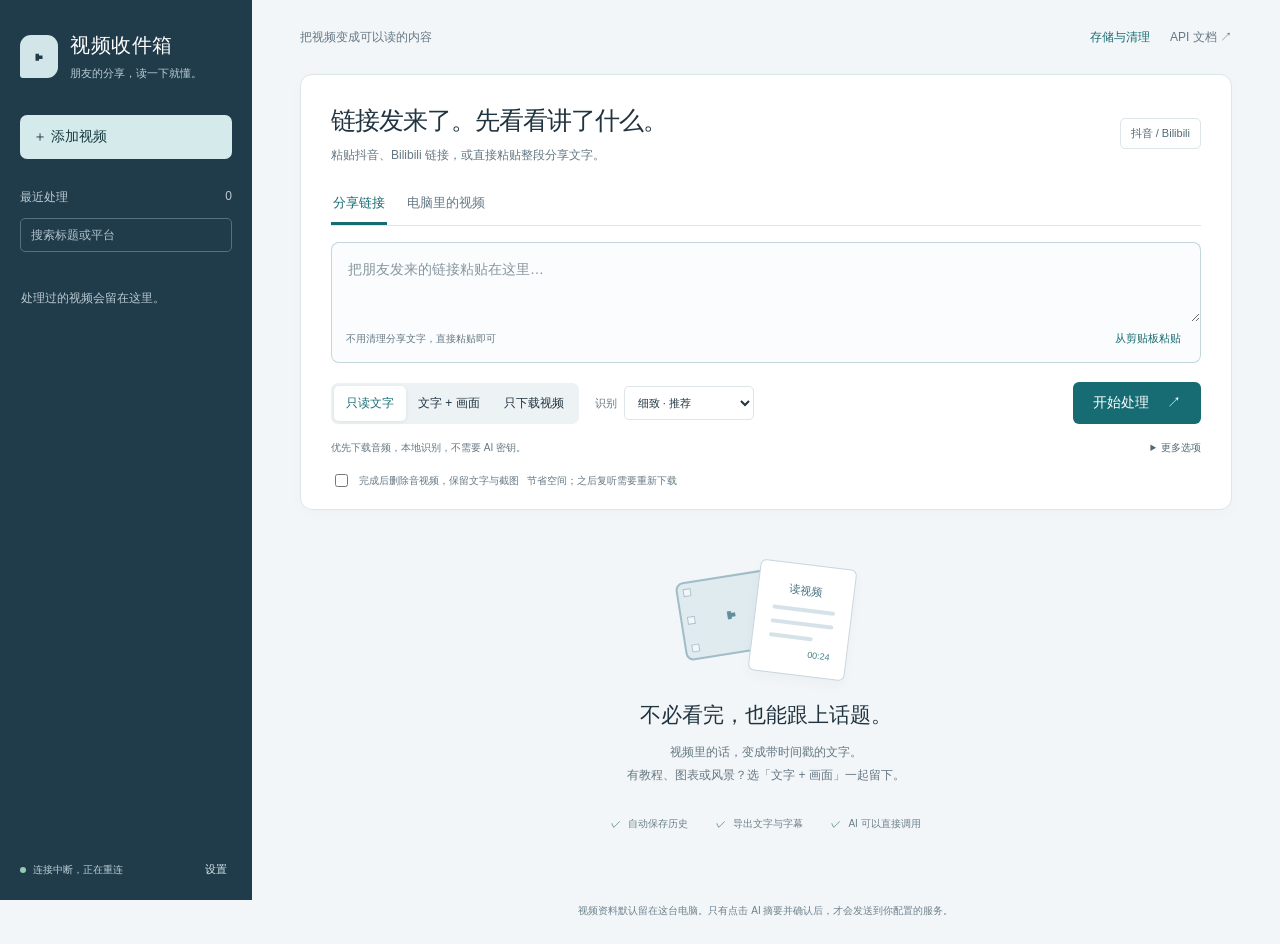
==== static/index.html @ e60cf71a "Rename repo to shared-video-transcriber; mention YouTube and MP4/MP3 download in intro Co-Authored-B" ====
<!doctype html>
<html lang="zh-CN">
<head>
  <meta charset="utf-8">
  <meta name="viewport" content="width=device-width,initial-scale=1">
  <meta name="color-scheme" content="light">
  <title>视频收件箱 · 把视频变成可以读的内容</title>
  <link rel="icon" href="data:,">
  <link rel="stylesheet" href="/static/style.css?v=2.2.1">
  <script src="/static/app.js?v=2.2.1" defer></script>
  <script src="/static/features.js?v=2.2.1" defer></script>
  <script src="/static/local.js?v=2.2.1" defer></script>
  <script src="/static/diagnostics.js?v=2.3.0" defer></script>
</head>
<body>
<aside class="sidebar">
  <a class="brand" href="/"><span class="brand-mark" aria-hidden="true">▸</span><span>视频收件箱<small>朋友的分享，读一下就懂。</small></span></a>
  <button id="new-task" class="new-task">＋ 添加视频</button>
  <div class="history-title"><span>最近处理</span><span id="history-count">0</span></div>
  <label class="sr-only" for="history-search">搜索历史记录</label>
  <input id="history-search" type="search" placeholder="搜索标题或平台">
  <nav id="history" aria-label="历史任务"><p class="history-empty">处理过的视频会留在这里。</p></nav>
  <div class="sidebar-bottom"><span class="local-dot"></span><span id="connection">正在连接本地服务</span><button id="settings-button" aria-label="运行信息与 AI 设置">设置</button></div>
</aside>
<main>
  <header class="topbar"><span>把视频变成可以读的内容</span><div><button id="storage-button" class="text-button">存储与清理</button> <a href="/docs" target="_blank" rel="noopener">API 文档 ↗</a></div></header>
  <section class="composer" aria-labelledby="composer-title">
    <div class="composer-heading"><div><h1 id="composer-title">链接发来了。先看看讲了什么。</h1><p>粘贴抖音、Bilibili 链接，或直接粘贴整段分享文字。</p></div><span class="platforms">抖音 / Bilibili</span></div>
    <form id="job-form">
      <div class="source-switch" role="group" aria-label="视频来源"><button id="source-online" type="button" class="source-active" aria-pressed="true">分享链接</button><button id="source-local" type="button" aria-pressed="false">电脑里的视频</button></div>
      <div id="online-input">
      <label for="url" class="sr-only">视频链接或分享文字</label>
      <textarea id="url" rows="2" required maxlength="8000" placeholder="把朋友发来的链接粘贴在这里…" spellcheck="false"></textarea>
      <div class="input-footer"><span id="link-hint">不用清理分享文字，直接粘贴即可</span><button type="button" id="paste" class="text-button">从剪贴板粘贴</button></div>
      </div>
      <div id="local-input" hidden>
        <label for="local-path">本地视频 / 音频</label><div class="local-file-row"><input id="local-path" maxlength="4096" placeholder="选择文件，或粘贴完整路径，例如 E:\视频\报告.mp4"><button id="pick-local" type="button" class="secondary">选择文件</button></div>
        <p class="local-source-note">直接读取这台电脑的原文件，不上传、不复制整份大视频。清理缓存不会删除你的原文件。</p>
        <details class="local-reference"><summary>添加已有摘要或网络来源（可选）</summary>
          <label for="local-reference-url">对应的抖音 / Bilibili 链接<input id="local-reference-url" maxlength="2000" placeholder="可留空；只作来源记录，不会下载"></label>
          <label for="local-context">会议摘要 / 背景资料<textarea id="local-context" rows="5" maxlength="8000" placeholder="例如 Zoom summary。作为参考保留，不冒充录音逐字稿。"></textarea></label>
          <label class="text-file-label">读取 TXT 摘要<input id="local-notes-file" type="file" accept=".txt,text/plain"></label>
        </details>
      </div>
      <div class="controls">
        <fieldset class="mode-switch"><legend class="sr-only">处理方式</legend>
          <label><input type="radio" name="mode" value="transcript" checked><span>只读文字</span></label>
          <label><input type="radio" name="mode" value="visual"><span>文字 + 画面</span></label>
          <label><input type="radio" name="mode" value="download"><span>只下载视频</span></label>
        </fieldset>
        <label class="profile-label">识别 <select id="profile"><option value="balanced">细致 · 推荐</option><option value="fast">快速 · 较多错字</option><option value="accurate">精细 · 耗时更长</option></select></label>
        <button type="submit" id="submit" class="primary">开始处理 <span aria-hidden="true">↗</span></button>
      </div>
      <div class="composer-bottom"><span id="mode-hint">优先下载音频，本地识别，不需要 AI 密钥。</span><details><summary>更多选项</summary><div class="advanced"><label>语言<select id="language"><option value="">自动识别</option><option value="zh">中文</option><option value="en">英语</option><option value="ja">日语</option><option value="ko">韩语</option></select></label><label>专有名词提示<input id="hotwords" maxlength="500" placeholder="例如：CIEM、热传导、Brando"></label><label class="check"><input id="force" type="checkbox">重新处理已有结果</label></div></details></div>
      <label class="check retention"><input id="cleanup-after" type="checkbox"><span id="retention-label">完成后删除音视频，保留文字与截图</span><span id="retention-hint">节省空间；之后复听需要重新下载</span></label>
      <p id="form-error" class="error" role="alert" hidden></p>
    </form>
  </section>
  <section id="empty" class="empty-state">
    <div class="reading-illustration" aria-hidden="true"><div class="film"><span>▸</span><i></i><i></i><i></i></div><div class="paper"><span>读视频</span><i></i><i></i><i></i><b>00:24</b></div></div>
    <h2>不必看完，也能跟上话题。</h2><p>视频里的话，变成带时间戳的文字。<br>有教程、图表或风景？选「文字 + 画面」一起留下。</p>
    <div class="empty-features"><span>自动保存历史</span><span>导出文字与字幕</span><span>AI 可以直接调用</span></div>
  </section>
  <article id="result" hidden>
    <div class="result-heading"><div><p id="result-meta" class="muted"></p><h2 id="result-title"></h2></div><a id="source-link" target="_blank" rel="noopener noreferrer">打开原视频 ↗</a></div>
    <section id="progress-panel" class="progress-panel" aria-label="任务进度">
      <div class="progress-heading"><strong id="stage">排队中</strong><span id="progress-number"></span></div>
      <progress id="progress" max="1" aria-label="当前阶段进度"></progress>
      <div class="progress-footer"><span id="progress-detail"></span><button id="cancel" class="text-button">取消任务</button><button id="retry" class="text-button" hidden>重新处理</button></div>
    </section>
    <div id="job-error" class="error" role="alert" hidden></div>
    <div id="warnings" class="warnings"></div>
    <details id="reference-note-panel" class="reference-note-panel" hidden><summary>已附参考摘要（不是逐字稿，未经录音核验）</summary><p id="reference-note-text"></p></details>
    <div class="reader-toolbar"><div class="tabs" role="tablist" aria-label="阅读视图">
      <button id="tab-overview" role="tab" aria-controls="overview" aria-selected="true" data-tab="overview">速览</button>
      <button id="tab-transcript" role="tab" aria-controls="transcript" aria-selected="false" data-tab="transcript">文字稿 <span id="segment-count"></span></button>
      <button id="tab-visual" role="tab" aria-controls="visual" aria-selected="false" data-tab="visual">画面 <span id="frame-count"></span></button>
    </div><div class="exports"><button id="copy" class="secondary">复制给 AI</button><button id="copy-options" class="text-button">更多复制</button><a id="export" class="button-link" hidden>导出笔记 ↓</a><a id="download-video" hidden>下载视频 ↓</a></div></div>
    <div class="quality-toolbar"><span id="review-status"></span><div><button id="recognize-again" class="text-button">重新精细识别</button><button id="clean-job" class="text-button">清理此视频</button></div></div>
    <section id="overview" role="tabpanel" aria-labelledby="tab-overview" class="reader">
      <div class="overview-heading"><div><h3 id="overview-title">先读这几处</h3><p id="overview-subtitle">从不同时间位置摘取原话，帮助你判断要不要细看。</p></div><button id="summarize" class="secondary">生成 AI 摘要</button></div>
      <div id="summary-progress" class="muted" role="status" hidden>AI 正在整理内容…</div>
      <div id="summary-error" class="error" hidden></div>
      <div id="summary-text" class="summary-text" hidden></div>
      <div id="snippets"></div>
      <p class="reader-note">自动转录可能听错人名和专业术语；重要信息请结合原视频核对。</p>
    </section>
    <section id="transcript" role="tabpanel" aria-labelledby="tab-transcript" class="reader" hidden>
      <div class="transcript-tools"><label for="transcript-search" class="sr-only">搜索文字稿</label><input id="transcript-search" type="search" placeholder="在文字稿中查找"><label class="check"><input id="review-only" type="checkbox">只看需复核</label><a id="srt-link" hidden>下载 SRT 字幕</a></div>
      <audio id="audio-player" controls preload="none" hidden></audio>
      <div id="segments"></div><p id="transcript-empty" class="reader-note">识别出第一段语音后，会逐段显示在这里。</p>
    </section>
    <section id="visual" role="tabpanel" aria-labelledby="tab-visual" class="reader" hidden>
      <video id="player" controls preload="metadata" hidden></video>
      <p id="visual-note" class="reader-note">此任务只提取声音。选择「文字 + 画面」重新处理，就能查看截图和回看视频。</p>
      <div id="frames" class="frames"></div>
    </section>
  </article>
  <footer class="main-footer">视频资料默认留在这台电脑。只有点击 AI 摘要并确认后，才会发送到你配置的服务。</footer>
</main>
<dialog id="settings-dialog"><div class="dialog-heading"><h2>本地服务与 AI</h2><button class="close-dialog" aria-label="关闭">×</button></div><div id="health-info"></div><p>摘要支持兼容 Chat Completions 的云端或本地模型。配置环境变量后重启服务：</p><pre>VIDEO_AI_BASE_URL=https://你的服务/v1
VIDEO_AI_MODEL=你的模型名称
VIDEO_AI_API_KEY=你的密钥</pre><p>也可复制项目的 .env.example 为 .env，填写后重启。已有环境变量优先；不要分享含密钥的 .env。仅转录无需 AI 配置。</p><button id="open-diagnostics" class="secondary">检查运行环境</button><a href="/docs" target="_blank" rel="noopener">查看 HTTP API 文档 ↗</a></dialog>
<dialog id="ai-dialog"><div class="dialog-heading"><h2>让 AI 帮你读一遍</h2><button class="close-dialog" aria-label="关闭">×</button></div><p id="ai-destination"></p><label class="check"><input id="ai-vision" type="checkbox">同时发送抽样画面（最多 8 张，需要视觉模型）</label><p class="muted">会发送标题、来源链接与文字稿。长文字稿最多发送前 45,000 字符，结果会注明范围。服务可能按用量收费。</p><button id="confirm-ai" class="primary">发送并生成摘要</button></dialog>
<div id="toast" role="status" hidden></div>
<dialog id="copy-dialog" class="wide-dialog"><div class="dialog-heading"><h2>复制到其他 AI</h2><button class="close-dialog" aria-label="关闭">×</button></div>
  <div class="copy-controls"><label>内容<select id="copy-format"><option value="ai">给 AI 的完整资料</option><option value="plain">纯文字稿</option><option value="timestamps">时间戳文字稿</option><option value="summary">仅 AI 摘要</option></select></label><label>每段长度<select id="copy-limit"><option value="8000">约 8,000 字符</option><option value="4000">约 4,000 字符</option><option value="16000">约 16,000 字符</option></select></label></div>
  <p id="copy-info" class="muted"></p><label class="sr-only" for="copy-preview">可直接选中复制的资料</label><textarea id="copy-preview" rows="10" readonly></textarea>
  <div class="copy-actions"><button id="copy-full" class="primary">复制全部</button><button id="copy-prev" class="secondary">上一段</button><button id="copy-part" class="secondary">复制本段</button><button id="copy-next" class="secondary">下一段</button></div>
  <p id="copy-page" class="muted"></p><button id="copy-picture" class="secondary">复制画面拼图</button><a id="picture-download" hidden>下载拼图</a>
  <p class="reader-note">文字和图片要分别粘贴。长内容可逐段复制，最后一段会提示 AI 开始分析；没有悄悄删减正文。浏览器禁止复制时，可以直接选中上面的文字。</p>
</dialog>
<dialog id="edit-dialog" class="wide-dialog"><div class="dialog-heading"><h2>核对这句话</h2><button class="close-dialog" aria-label="关闭">×</button></div><p id="edit-info" class="muted"></p><audio id="edit-audio" controls preload="none"></audio><label for="edit-text">修正文字（保留时间位置）</label><textarea id="edit-text" rows="5" maxlength="4000"></textarea><p class="muted">保留作者自造梗、口语和观点。原始识别稿与每次修订都会保留；修改后旧 AI 摘要会标记为待更新。</p><button id="save-edit" class="primary">保存修正</button><p id="edit-error" class="error" hidden></p></dialog>
<dialog id="recognize-dialog"><div class="dialog-heading"><h2>再听一遍</h2><button class="close-dialog" aria-label="关闭">×</button></div><p class="muted">优先复用已下载的音频。新建一份识别结果，旧稿仍留在历史中，方便对照。</p><div class="advanced"><label>识别档位<select id="redo-profile"><option value="balanced">细致 small</option><option value="accurate">精细 medium（更慢）</option><option value="fast">快速 base</option></select></label><label>语言<select id="redo-language"><option value="">自动</option><option value="zh">中文</option><option value="en">英语</option><option value="ja">日语</option><option value="ko">韩语</option></select></label><label>这段视频中的专业词 / 自造词<input id="redo-terms" maxlength="500" placeholder="例如：光粒级、当量分级、Hopf"></label></div><p id="redo-note" class="muted"></p><button id="confirm-redo" class="primary">开始重新识别</button></dialog>
<dialog id="storage-dialog" class="wide-dialog"><div class="dialog-heading"><h2>把空间腾出来</h2><button class="close-dialog" aria-label="关闭">×</button></div><p id="storage-total"></p>
  <label>清理范围<select id="cleanup-scope"><option value="media">删除音视频，保留文字和截图</option><option value="intermediates">只删中间文件，保留复听和原视频</option><option value="all_media">删除音视频和截图，只留文字资料</option></select></label>
  <label class="check select-all"><input id="storage-select-all" type="checkbox">选择所有可清理任务</label><div id="storage-jobs"></div><button id="preview-cleanup" class="secondary">预览可释放的空间</button>
  <div id="cleanup-preview" hidden><p id="cleanup-description"></p><p class="muted">缓存删除不能在应用内撤销。文字、修订和历史保留，本地导入的原文件不会删除。处理、生成摘要或用于重识别的任务会被跳过；其他窗口占用的媒体可能暂时无法删除。</p><button id="confirm-cleanup" class="danger">确认删除这些文件</button></div><p id="storage-message" role="status"></p>
</dialog>
<dialog id="diagnostics-dialog" class="wide-dialog"><div class="dialog-heading"><h2>哪里需要准备？</h2><button class="close-dialog" aria-label="关闭">×</button></div><p class="muted">离线检查这台电脑，不测试平台或 AI 服务连通性。复制的报告不会包含密钥、文件路径或视频内容。</p><div id="diagnostics-list" aria-live="polite"></div><button id="copy-diagnostics" class="secondary" disabled>复制脱敏检查报告</button><p id="diagnostics-error" class="error" hidden></p></dialog>
</body></html>
---- static/style.css ----
:root{--ink:#203340;--muted:#647783;--accent:#176c73;--accent-light:#e7f3f2;--line:#dce5e8;--paper:#fff;--canvas:#f3f6f8;--side:#203b49;--error:#a4323f;font-family:"Microsoft YaHei UI","PingFang SC","Noto Sans SC",sans-serif;color:var(--ink);background:var(--canvas);font-size:14px;font-synthesis:none}
*{box-sizing:border-box}body{margin:0}button,input,textarea,select{font:inherit}button,a,input,textarea,select{touch-action:manipulation}button,a{transition:background .15s,color .15s}button{cursor:pointer}a{color:var(--accent);text-decoration:none}button:disabled{cursor:wait;opacity:.6}button:focus-visible,a:focus-visible,summary:focus-visible,input:focus-visible,textarea:focus-visible,select:focus-visible{outline:3px solid #5dafb5;outline-offset:3px}[hidden]{display:none!important}.sr-only{position:absolute;width:1px;height:1px;padding:0;margin:-1px;overflow:hidden;clip:rect(0,0,0,0);white-space:nowrap;border:0}
.sidebar{position:fixed;inset:0 auto 0 0;width:252px;padding:32px 20px 18px;background:var(--side);color:#eaf2f5;display:flex;flex-direction:column;z-index:10}
.brand{display:flex;gap:12px;align-items:center;color:#fff;font-size:20px;font-weight:700;letter-spacing:.03em}.brand small{display:block;font-size:11px;font-weight:400;color:#b9cbd4;letter-spacing:0;margin-top:7px}.brand-mark{display:grid;place-items:center;width:38px;height:43px;background:#d2e6e9;color:var(--side);border-radius:11px 11px 11px 3px;font-size:28px;flex:none}
.new-task{margin:34px 0 30px;width:100%;padding:13px;color:#183a42;background:#d5eaeb;border:0;border-radius:7px;font-weight:700;text-align:left}.new-task:hover{background:#edf7f7}.history-title{display:flex;justify-content:space-between;font-size:12px;color:#bdcdd5;margin-bottom:12px}
#history-search{width:100%;border:1px solid #58707b;background:transparent;color:#fff;padding:9px 10px;border-radius:5px;font-size:12px}#history-search::placeholder{color:#b1c3cd}
#history{flex:1;overflow-y:auto;margin:12px -8px 18px;padding:0 5px}.history-empty{color:#b9cbd4;font-size:12px;padding:12px 4px;line-height:1.8}.history-item{display:block;width:100%;text-align:left;color:#e4eef2;background:transparent;border:0;padding:14px 11px;border-radius:6px;margin:2px 0}.history-item:hover{background:#2c4957}.history-item.active{background:#355563;box-shadow:inset 3px 0 #a9d7d8}.history-item strong{font-size:13px;font-weight:500;display:block;overflow:hidden;text-overflow:ellipsis;white-space:nowrap}.history-item small{display:flex;justify-content:space-between;color:#bdd0d9;font-size:10px;margin-top:7px}.sidebar-bottom{display:flex;align-items:center;gap:7px;font-size:10px;color:#bcd0d8}.sidebar-bottom button{margin-left:auto;color:#dce8ed;border:0;background:none;font-size:11px;padding:5px}.local-dot{width:6px;height:6px;border-radius:50%;background:#93cbb5}
main{margin-left:252px;padding:0 48px 20px;max-width:1720px}.topbar{height:74px;display:flex;align-items:center;justify-content:space-between;color:var(--muted);font-size:12px}.topbar a{color:var(--muted)}
.composer{background:var(--paper);padding:28px 30px 19px;border:1px solid var(--line);border-radius:12px;box-shadow:0 4px 16px #203b4905}.composer-heading{display:flex;align-items:center;justify-content:space-between;gap:15px;margin-bottom:22px}h1{font-size:25px;line-height:1.4;letter-spacing:-.04em;margin:0;font-weight:650}.composer-heading p{color:var(--muted);font-size:12px;margin:9px 0 0}.platforms{color:#526a76;font-size:11px;white-space:nowrap;border:1px solid var(--line);padding:7px 10px;border-radius:5px}
#url{width:100%;resize:vertical;min-height:80px;max-height:260px;padding:15px 16px 8px;border:1px solid #c5d5dc;border-bottom:0;border-radius:8px 8px 0 0;background:#fbfcfd;color:var(--ink);line-height:1.7;display:block}#url::placeholder{color:#8696a0}.input-footer{display:flex;justify-content:space-between;align-items:center;border:1px solid #c5d5dc;border-top:0;border-radius:0 0 8px 8px;padding:4px 14px 11px;background:#fbfcfd;font-size:10px;color:var(--muted)}.input-footer button{font-size:11px}
.controls{display:flex;align-items:center;gap:16px;margin-top:19px;flex-wrap:wrap}.mode-switch{border:0;padding:3px;margin:0;background:#edf2f4;display:flex;border-radius:7px}.mode-switch label{position:relative;cursor:pointer}.mode-switch input{position:absolute;opacity:0;width:100%;height:100%;margin:0;cursor:pointer}.mode-switch span{display:block;padding:9px 12px;font-size:12px;border-radius:5px;white-space:nowrap}.mode-switch input:checked+span{color:var(--accent);background:#fff;box-shadow:0 1px 4px #233b4915;font-weight:700}.mode-switch input:focus-visible+span{outline:3px solid #5dafb5;outline-offset:1px}.profile-label{font-size:11px;color:var(--muted);display:flex;align-items:center;gap:7px}select{padding:9px 23px 9px 9px;background:white;border:1px solid var(--line);border-radius:5px;color:var(--ink);font-size:11px}
.primary{background:var(--accent);color:white;padding:12px 20px;border:0;border-radius:6px;font-weight:600;min-height:42px}.primary:hover{background:#12545a}.primary span{margin-left:14px}#submit{margin-left:auto}.secondary{background:white;color:var(--accent);border:1px solid #b6cdcf;border-radius:5px;padding:9px 13px;font-size:12px;white-space:nowrap}.secondary:hover{background:var(--accent-light)}.text-button{color:var(--accent);border:0;background:transparent;padding:5px;font-size:12px}.text-button:hover{background:var(--accent-light);border-radius:4px}
.composer-bottom{display:flex;align-items:start;justify-content:space-between;margin-top:15px;font-size:10px;color:var(--muted);gap:20px;line-height:1.8}.composer-bottom details{text-align:right;flex:none}.composer-bottom summary{cursor:pointer;color:#4e6876}.advanced{display:grid;gap:12px;text-align:left;padding:16px 0;width:260px}.advanced label{display:grid;gap:4px}.advanced input:not([type=checkbox]){padding:8px;border:1px solid var(--line);border-radius:4px;width:100%}.check{display:flex!important;align-items:center;gap:8px!important}.check input{accent-color:var(--accent)}
.empty-state{text-align:center;padding:53px 0 44px}.empty-state h2{font-size:21px;font-weight:500;margin:22px 0 12px}.empty-state p{font-size:12px;line-height:1.9;color:var(--muted);margin:0}.empty-features{display:flex;justify-content:center;gap:28px;color:#6b808c;font-size:10px;margin-top:30px}.empty-features span:before{content:'✓';color:var(--accent);margin-right:7px}
.reading-illustration{width:190px;height:116px;position:relative;margin:auto}.film{position:absolute;left:9px;top:12px;width:103px;height:79px;border:2px solid #a0bdc7;border-radius:8px;background:#e0ebf0;transform:rotate(-9deg);display:grid;place-items:center}.film span{font-size:32px;color:#658e9c}.film i{width:8px;height:8px;background:var(--canvas);border:1px solid #aac3cd;position:absolute;top:5px;left:5px}.film i:nth-of-type(2){top:33px}.film i:nth-of-type(3){top:61px}.paper{position:absolute;right:10px;top:1px;width:97px;height:112px;padding:16px;background:white;border:1px solid #c7d7de;border-radius:6px;transform:rotate(7deg);box-shadow:0 6px 12px #203b4908}.paper span{font-size:11px;color:#447181;font-weight:600}.paper i{display:block;height:4px;background:#d5e3e9;margin-top:10px;border-radius:2px}.paper i:nth-of-type(3){width:70%}.paper b{font-size:9px;color:#478088;display:block;text-align:right;margin-top:9px;font-weight:400}
.result-heading{display:flex;align-items:center;justify-content:space-between;gap:20px;margin:29px 0 19px}.result-heading h2{font-size:22px;line-height:1.5;font-weight:600;margin:5px 0;overflow-wrap:anywhere}.result-heading a{font-size:11px;white-space:nowrap}.muted{color:var(--muted);font-size:12px;line-height:1.8}.result-heading .muted{font-size:11px;margin:0}
.progress-panel{background:#e8f1f2;border:1px solid #cbdfe0;border-radius:8px;padding:15px 18px;margin-bottom:20px}.progress-heading,.progress-footer{display:flex;justify-content:space-between;align-items:center;gap:12px}.progress-heading{font-size:12px}.progress-heading strong{font-weight:600}.progress-footer{font-size:11px;color:#4c6a75;margin-top:7px}.progress-footer button{padding:0 4px}progress{display:block;width:100%;height:6px;border:0;border-radius:3px;margin-top:12px;overflow:hidden;background:#cddfe1;accent-color:var(--accent)}progress::-webkit-progress-bar{background:#cddfe1}progress::-webkit-progress-value{background:var(--accent)}progress:indeterminate{background:repeating-linear-gradient(100deg,#cddfe1,#cddfe1 12px,#75adb1 12px,#75adb1 24px);animation:pulse 1.8s ease-in-out infinite}@keyframes pulse{50%{opacity:.45}}
.reader-toolbar{display:flex;align-items:center;justify-content:space-between;border-bottom:1px solid #cddbe0;gap:15px}.tabs{display:flex;gap:24px}.tabs button{border:0;border-bottom:3px solid transparent;background:none;padding:14px 0 12px;color:var(--muted);font-weight:500;font-size:13px;white-space:nowrap}.tabs button[aria-selected=true]{border-bottom-color:var(--accent);color:var(--accent);font-weight:700}.tabs span{font-size:10px;margin-left:3px}.exports{display:flex;align-items:center;gap:13px;font-size:11px;flex-wrap:wrap}.button-link{border:1px solid #c7d7dd;border-radius:4px;padding:7px 10px}.reader{background:white;min-height:240px;padding:27px 30px 24px;border:1px solid var(--line);border-top:0;border-radius:0 0 9px 9px}.overview-heading{display:flex;align-items:center;justify-content:space-between;gap:20px}.overview-heading h3{font-size:16px;font-weight:600;margin:0}.overview-heading p{font-size:11px;color:var(--muted);margin:8px 0 0;line-height:1.7}.snippet{display:grid;grid-template-columns:66px 1fr;gap:18px;padding:18px 0;border-bottom:1px solid #edf1f3}.snippet:last-child{border:0}.timestamp{align-self:start;display:inline-block;color:var(--accent);background:#eaf3f4;padding:5px 6px;border:0;border-radius:4px;font-size:11px;white-space:nowrap;line-height:1.3;font-variant-numeric:tabular-nums}.snippet p{font-size:14px;line-height:1.85;margin:0;max-width:75ch;overflow-wrap:anywhere}.reader-note{font-size:11px;line-height:1.9;color:var(--muted);margin:23px 0 0}.summary-text{white-space:pre-wrap;line-height:1.95;font-size:14px;max-width:78ch;padding-top:20px;overflow-wrap:anywhere}.transcript-tools{display:flex;align-items:center;justify-content:space-between;gap:20px;margin-bottom:18px}.transcript-tools input{border:1px solid var(--line);border-radius:5px;padding:9px 12px;width:min(300px,70%);font-size:12px}.transcript-tools a{font-size:11px}
.segment{display:grid;grid-template-columns:72px 1fr;gap:17px;padding:9px 0}.segment p{margin:0;line-height:1.95;font-size:14px;max-width:80ch;overflow-wrap:anywhere}.segment.highlight{background:#fff3d7;border-radius:5px}mark{background:#fff0b5;color:inherit}#player{display:block;width:100%;max-height:430px;background:#192f3a;border-radius:6px;margin-bottom:20px}.frames{display:grid;grid-template-columns:repeat(3,minmax(0,1fr));gap:16px;margin-top:18px}.frame{border:1px solid var(--line);background:#fbfcfd;border-radius:6px;overflow:hidden;padding:0;text-align:left;color:var(--ink)}.frame img{width:100%;height:150px;object-fit:contain;background:#edf1f3;display:block}.frame span{display:block;padding:9px;font-size:11px}.warnings{font-size:11px;color:#716346;line-height:1.8}.warnings p{margin:8px 0}.error{background:#fdf0f0;color:var(--error);padding:13px 15px;font-size:12px;line-height:1.8;border-radius:6px;overflow-wrap:anywhere;margin:14px 0}.main-footer{font-size:10px;text-align:center;color:#6e828e;line-height:1.8;margin:27px 0 4px}
dialog{width:min(520px,calc(100vw - 32px));border:1px solid var(--line);border-radius:12px;padding:25px 28px;color:var(--ink);box-shadow:0 20px 90px #142f4940}dialog::backdrop{background:#172f4860}.dialog-heading{display:flex;justify-content:space-between;align-items:center;gap:20px}.dialog-heading h2{font-size:19px;margin:0}.close-dialog{font-size:25px;border:0;background:none;color:var(--muted);padding:3px 8px}dialog p{font-size:12px;line-height:1.9}dialog pre{padding:14px;background:#eef3f5;overflow:auto;font-size:11px;line-height:1.9;border-radius:5px}dialog .primary{margin-top:12px}#toast{position:fixed;bottom:26px;left:calc(50% + 126px);transform:translateX(-50%);padding:12px 22px;background:var(--side);color:white;border-radius:7px;z-index:100;font-size:12px;max-width:90vw}
@media(min-width:1500px){main{padding-left:65px;padding-right:65px}.composer{padding:32px 35px 22px}.reader{padding:30px 36px}.empty-state{padding:75px 0}}
@media(max-width:1200px){.sidebar{width:222px;padding:26px 16px}main{margin-left:222px;padding:0 27px 18px}.brand{font-size:18px}.platforms{display:none}h1{font-size:23px}.composer{padding:23px}.controls{gap:12px}.mode-switch span{padding:9px 9px}.profile-label{gap:4px}.primary{padding:12px 15px}.frames{grid-template-columns:repeat(2,minmax(0,1fr))}}
@media(max-width:980px){.profile-label{order:3}.controls #submit{margin-left:auto}.composer-bottom{display:block}.composer-bottom details{text-align:left;margin-top:7px}.reader-toolbar{align-items:start;flex-direction:column;gap:0}.exports{padding:5px 0 12px}.sidebar{width:205px}main{margin-left:205px;padding:0 20px 18px}.composer-heading p{line-height:1.8}h1{font-size:21px}.reader{padding:23px}.overview-heading{align-items:start}#toast{left:calc(50% + 102px)}}
@media(max-width:700px){.sidebar{position:relative;width:100%;height:auto;padding:17px 20px;display:block}.brand{font-size:18px}.brand small{font-size:10px;margin-top:3px}.brand-mark{width:31px;height:35px;font-size:24px}.new-task{position:absolute;right:18px;top:19px;width:auto;margin:0;padding:10px;font-size:11px}.history-title{margin:21px 0 6px}#history-search{margin:6px 0}#history{max-height:150px;margin:5px -7px 0;display:flex;gap:6px;overflow:auto}.history-item{min-width:175px;max-width:210px;flex-shrink:0}.history-empty{margin:0;padding:6px}.sidebar-bottom{display:none}main{margin:0;padding:0 16px 16px}.topbar{height:51px;font-size:10px}.composer{padding:20px 17px 15px;border-radius:9px}h1{font-size:21px}.composer-heading{margin-bottom:17px}.composer-heading p{font-size:11px}.input-footer{align-items:start;font-size:9px;gap:8px}.input-footer button{font-size:10px;white-space:nowrap}.controls{gap:13px}.mode-switch{width:100%;justify-content:space-between}.mode-switch label{flex:1;text-align:center}.mode-switch span{font-size:11px;padding:10px 7px}.profile-label{order:0}.controls #submit{font-size:12px}.composer-bottom{font-size:10px;line-height:1.9}.empty-state{padding:38px 8px 24px}.empty-state h2{font-size:19px}.empty-features{gap:14px;font-size:9px}.result-heading{align-items:start;gap:12px}.result-heading h2{font-size:18px}.result-heading a{font-size:10px}.result-heading .muted{font-size:10px}.reader{padding:20px 17px}.overview-heading{flex-direction:column;gap:13px}.snippet{grid-template-columns:61px 1fr;gap:10px}.snippet p,.segment p{font-size:13px}.segment{grid-template-columns:62px 1fr;gap:10px}.frames{gap:10px}.frame img{height:115px}.progress-footer{font-size:10px;line-height:1.8}.main-footer{font-size:9px}#toast{left:50%;width:max-content}}
.api-doc{margin:0 auto;max-width:1000px;padding-bottom:40px}.api-doc p{line-height:1.9;font-size:13px}.api-doc h2{font-size:19px;margin-top:30px}.api-doc pre{white-space:pre-wrap;overflow-wrap:anywhere;background:#eef3f5;padding:20px;border-radius:6px;font-size:12px;line-height:1.8}.api-doc code{overflow-wrap:anywhere}
.retention{font-size:11px;color:var(--muted);margin-top:14px;flex-wrap:wrap}.retention span{font-size:10px}.quality-toolbar{display:flex;align-items:center;justify-content:space-between;gap:12px;padding:12px 0;font-size:11px;color:var(--muted)}.quality-toolbar>div{display:flex;gap:12px}.segment{grid-template-columns:72px 1fr auto}.edit-segment{align-self:start;white-space:nowrap;font-size:10px;margin-top:3px}.needs-review{border-left:3px solid #d4a45a;padding-left:9px;margin-left:-12px}.review-badge,.edited-badge{display:inline-block;font-size:10px;line-height:1.5;margin-left:8px;padding:2px 5px;border-radius:3px;background:#fff2d9;color:#775619}.edited-badge{background:#e4f4ed;color:#34755b}audio{width:100%;height:40px;margin:9px 0 20px}.wide-dialog{width:min(740px,calc(100vw - 24px));max-height:90vh}.wide-dialog textarea{display:block;width:100%;padding:13px;border:1px solid #bfd0d7;border-radius:6px;line-height:1.8;color:var(--ink);background:#fbfcfd;resize:vertical;font-size:13px}.copy-controls,.copy-actions{display:flex;align-items:center;flex-wrap:wrap;gap:12px;margin:16px 0}.copy-controls label{display:flex;align-items:center;gap:8px;font-size:12px}.copy-actions .primary{margin-top:0}.clipboard-fallback{position:fixed;left:-10000px;top:0}.danger{border:1px solid #a4323f;color:white;background:#a4323f;padding:11px 16px;border-radius:5px}.storage-row{display:flex;gap:13px;align-items:start;padding:13px 5px;border-bottom:1px solid var(--line)}.storage-row input{margin-top:5px;accent-color:var(--accent)}.storage-row strong{display:block;font-size:12px;font-weight:500;line-height:1.7;overflow-wrap:anywhere}.storage-row small{display:block;font-size:11px;color:var(--muted);margin-top:3px}.select-all{font-size:12px;margin:16px 0 7px}#storage-jobs{max-height:300px;overflow:auto;margin-bottom:15px}#storage-message{font-size:12px;line-height:1.8;color:var(--accent)}#cleanup-preview{margin-top:16px;padding:15px;background:#fff2eb;border-radius:6px}#picture-download{margin-left:15px;font-size:12px}#edit-dialog>label{font-size:12px;display:block;margin-bottom:7px}.transcript-tools{flex-wrap:wrap}.transcript-tools .check{font-size:11px}.topbar>div{display:flex;gap:15px;align-items:center}
@media(max-width:700px){.quality-toolbar{align-items:start;flex-direction:column;gap:5px}.quality-toolbar>div{width:100%;justify-content:space-between}.segment{grid-template-columns:62px 1fr}.edit-segment{grid-column:2;justify-self:start;padding:3px 0;margin:0 0 5px}.retention{align-items:start!important;line-height:1.8}.retention span{padding-left:21px}.wide-dialog{padding:20px 17px}.copy-controls{align-items:start;flex-direction:column}.copy-actions{gap:9px}.copy-actions button{font-size:11px;padding:10px 12px}.transcript-tools input[type=search]{width:100%;max-width:none}.topbar>div{gap:8px}.topbar>span{max-width:42%;line-height:1.7}}
@media(prefers-reduced-motion:reduce){*{animation:none!important;transition:none!important;scroll-behavior:auto!important}}
.mode-switch input{inset:0;width:100%;height:100%}
.diagnostic-row{padding:13px 0;border-bottom:1px solid var(--line)}.diagnostic-row strong{font-size:13px}.diagnostic-row p{margin:6px 0;font-size:12px}#diagnostics-list{margin:16px 0;max-height:55vh;overflow:auto}
.transcript-tools .check{white-space:nowrap}.transcript-tools .check input{width:16px;flex:none;padding:0}
.reference-note-panel{margin:16px 0;padding:14px 16px;background:#edf2f5;border:1px solid var(--line);border-radius:6px;font-size:12px}.reference-note-panel summary{cursor:pointer;color:var(--accent)}.reference-note-panel p{white-space:pre-wrap;line-height:1.85;max-height:360px;overflow:auto}
.source-switch{display:flex;gap:18px;margin-bottom:16px;border-bottom:1px solid var(--line)}.source-switch button{padding:8px 2px 10px;border:0;border-bottom:3px solid transparent;background:none;color:var(--muted);font-size:13px}.source-switch .source-active{border-bottom-color:var(--accent);color:var(--accent);font-weight:600}
#local-input>label{display:block;font-size:12px;margin-bottom:8px}.local-file-row{display:flex;gap:10px;align-items:center}.local-file-row input{flex:1;min-width:0;padding:13px;border:1px solid #c5d5dc;border-radius:6px;color:var(--ink);background:#fbfcfd;font-size:13px}.local-source-note{font-size:11px;line-height:1.8;color:var(--muted)}.local-reference{font-size:12px;color:var(--muted);margin-top:14px}.local-reference summary{cursor:pointer;color:var(--accent)}.local-reference label{display:grid;gap:7px;margin-top:14px}.local-reference input:not([type=file]),.local-reference textarea{width:100%;padding:10px;border:1px solid var(--line);border-radius:5px;font-size:12px;line-height:1.7;color:var(--ink)}.local-reference input[type=file]{max-width:100%;font-size:11px}
@media(max-width:700px){.local-file-row{align-items:stretch;flex-direction:column}.local-file-row button{align-self:start}.source-switch{gap:22px}.local-reference textarea{min-height:120px}}
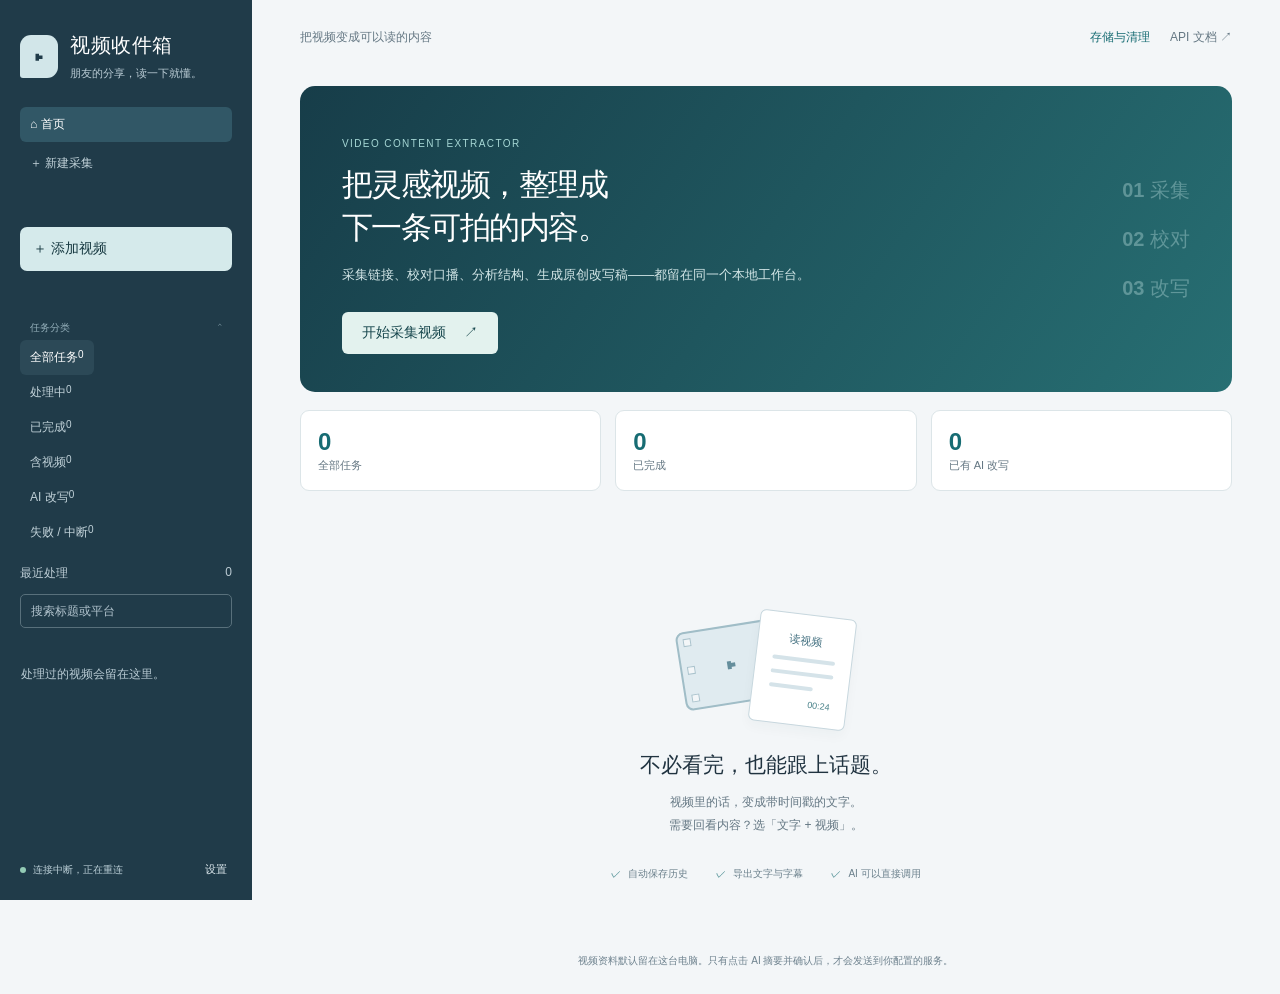
==== commit f83295c9: "feat: 支持本地文件与画面抽样，增强 AI 改写与识别流程" ====
--- a/static/index.html
+++ b/static/index.html
@@ -6,16 +6,18 @@
   <meta name="color-scheme" content="light">
   <title>视频收件箱 · 把视频变成可以读的内容</title>
   <link rel="icon" href="data:,">
-  <link rel="stylesheet" href="/static/style.css?v=2.2.1">
-  <script src="/static/app.js?v=2.2.1" defer></script>
-  <script src="/static/features.js?v=2.2.1" defer></script>
-  <script src="/static/local.js?v=2.2.1" defer></script>
+  <link rel="stylesheet" href="/static/style.css?v=2.2.8">
+  <script src="/static/app.js?v=2.2.8" defer></script>
+  <script src="/static/features.js?v=2.2.8" defer></script>
+  <script src="/static/local.js?v=2.2.8" defer></script>
   <script src="/static/diagnostics.js?v=2.3.0" defer></script>
 </head>
 <body>
 <aside class="sidebar">
   <a class="brand" href="/"><span class="brand-mark" aria-hidden="true">▸</span><span>视频收件箱<small>朋友的分享，读一下就懂。</small></span></a>
+  <nav class="primary-nav" aria-label="主导航"><button class="nav-item active" data-page="home">⌂ 首页</button><button class="nav-item" data-page="workspace">＋ 新建采集</button></nav>
   <button id="new-task" class="new-task">＋ 添加视频</button>
+  <div class="category-nav" aria-label="任务分类"><button id="category-toggle" class="category-toggle" type="button" aria-expanded="true">任务分类 <span aria-hidden="true">⌃</span></button><div id="category-items"><button class="category active" data-filter="all">全部任务 <b id="count-all">0</b></button><button class="category" data-filter="running">处理中 <b id="count-running">0</b></button><button class="category" data-filter="done">已完成 <b id="count-done">0</b></button><button class="category" data-filter="visual">含视频 <b id="count-visual">0</b></button><button class="category" data-filter="rewrite">AI 改写 <b id="count-rewrite">0</b></button><button class="category" data-filter="failed">失败 / 中断 <b id="count-failed">0</b></button></div></div>
   <div class="history-title"><span>最近处理</span><span id="history-count">0</span></div>
   <label class="sr-only" for="history-search">搜索历史记录</label>
   <input id="history-search" type="search" placeholder="搜索标题或平台">
@@ -24,6 +26,7 @@
 </aside>
 <main>
   <header class="topbar"><span>把视频变成可以读的内容</span><div><button id="storage-button" class="text-button">存储与清理</button> <a href="/docs" target="_blank" rel="noopener">API 文档 ↗</a></div></header>
+  <section id="home" class="home-page"><div class="home-hero"><div><p class="eyebrow">VIDEO CONTENT EXTRACTOR</p><h1>把灵感视频，整理成<br>下一条可拍的内容。</h1><p>采集链接、校对口播、分析结构、生成原创改写稿——都留在同一个本地工作台。</p><button id="home-create" class="primary">开始采集视频 <span>↗</span></button></div><div class="hero-steps"><span>01 采集</span><span>02 校对</span><span>03 改写</span></div></div><div class="home-stats"><div><b id="stat-total">0</b><span>全部任务</span></div><div><b id="stat-done">0</b><span>已完成</span></div><div><b id="stat-rewrite">0</b><span>已有 AI 改写</span></div></div></section>
   <section class="composer" aria-labelledby="composer-title">
     <div class="composer-heading"><div><h1 id="composer-title">链接发来了。先看看讲了什么。</h1><p>粘贴抖音、Bilibili 链接，或直接粘贴整段分享文字。</p></div><span class="platforms">抖音 / Bilibili</span></div>
     <form id="job-form">
@@ -45,7 +48,7 @@
       <div class="controls">
         <fieldset class="mode-switch"><legend class="sr-only">处理方式</legend>
           <label><input type="radio" name="mode" value="transcript" checked><span>只读文字</span></label>
-          <label><input type="radio" name="mode" value="visual"><span>文字 + 画面</span></label>
+          <label><input type="radio" name="mode" value="visual"><span>文字 + 视频</span></label>
           <label><input type="radio" name="mode" value="download"><span>只下载视频</span></label>
         </fieldset>
         <label class="profile-label">识别 <select id="profile"><option value="balanced">细致 · 推荐</option><option value="fast">快速 · 较多错字</option><option value="accurate">精细 · 耗时更长</option></select></label>
@@ -58,8 +61,8 @@
   </section>
   <section id="empty" class="empty-state">
     <div class="reading-illustration" aria-hidden="true"><div class="film"><span>▸</span><i></i><i></i><i></i></div><div class="paper"><span>读视频</span><i></i><i></i><i></i><b>00:24</b></div></div>
-    <h2>不必看完，也能跟上话题。</h2><p>视频里的话，变成带时间戳的文字。<br>有教程、图表或风景？选「文字 + 画面」一起留下。</p>
-    <div class="empty-features"><span>自动保存历史</span><span>导出文字与字幕</span><span>AI 可以直接调用</span></div>
+  <h2>不必看完，也能跟上话题。</h2><p>视频里的话，变成带时间戳的文字。<br>需要回看内容？选「文字 + 视频」。</p>
+  <div class="empty-features"><span>自动保存历史</span><span>导出文字与字幕</span><span>AI 可以直接调用</span></div>
   </section>
   <article id="result" hidden>
     <div class="result-heading"><div><p id="result-meta" class="muted"></p><h2 id="result-title"></h2></div><a id="source-link" target="_blank" rel="noopener noreferrer">打开原视频 ↗</a></div>
@@ -74,27 +77,29 @@
     <div class="reader-toolbar"><div class="tabs" role="tablist" aria-label="阅读视图">
       <button id="tab-overview" role="tab" aria-controls="overview" aria-selected="true" data-tab="overview">速览</button>
       <button id="tab-transcript" role="tab" aria-controls="transcript" aria-selected="false" data-tab="transcript">文字稿 <span id="segment-count"></span></button>
-      <button id="tab-visual" role="tab" aria-controls="visual" aria-selected="false" data-tab="visual">画面 <span id="frame-count"></span></button>
-    </div><div class="exports"><button id="copy" class="secondary">复制给 AI</button><button id="copy-options" class="text-button">更多复制</button><a id="export" class="button-link" hidden>导出笔记 ↓</a><a id="download-video" hidden>下载视频 ↓</a></div></div>
-    <div class="quality-toolbar"><span id="review-status"></span><div><button id="recognize-again" class="text-button">重新精细识别</button><button id="clean-job" class="text-button">清理此视频</button></div></div>
+      <button id="tab-visual" role="tab" aria-controls="visual" aria-selected="false" data-tab="visual">视频 <span id="frame-count"></span></button>
+      <button id="tab-rewrite" role="tab" aria-controls="rewrite" aria-selected="false" data-tab="rewrite">AI 改写</button>
+    </div><div class="exports"><button id="copy" class="secondary">复制给 AI</button><button id="copy-options" class="text-button">更多复制</button><a id="export" class="button-link" hidden>导出笔记 ↓</a><button id="save-video" class="secondary" hidden>保存视频</button></div></div>
+    <div class="quality-toolbar"><span id="review-status"></span><div><button id="recognize-again" class="text-button">重新精细识别</button><button id="clean-job" class="text-button">清理此视频</button><button id="delete-job" class="text-button danger-text">删除此条记录</button></div></div>
     <section id="overview" role="tabpanel" aria-labelledby="tab-overview" class="reader">
-      <div class="overview-heading"><div><h3 id="overview-title">先读这几处</h3><p id="overview-subtitle">从不同时间位置摘取原话，帮助你判断要不要细看。</p></div><button id="summarize" class="secondary">生成 AI 摘要</button></div>
-      <div id="summary-progress" class="muted" role="status" hidden>AI 正在整理内容…</div>
+      <div class="overview-heading"><div><h3 id="overview-title">先读这几处</h3><p id="overview-subtitle">从不同时间位置摘取原话，帮助你判断要不要细看。</p></div><button id="summarize" class="secondary">生成爆款结构分析</button></div>
+      <div id="summary-progress" class="muted" role="status" hidden>AI 正在分析文案结构…</div>
       <div id="summary-error" class="error" hidden></div>
       <div id="summary-text" class="summary-text" hidden></div>
       <div id="snippets"></div>
       <p class="reader-note">自动转录可能听错人名和专业术语；重要信息请结合原视频核对。</p>
     </section>
     <section id="transcript" role="tabpanel" aria-labelledby="tab-transcript" class="reader" hidden>
-      <div class="transcript-tools"><label for="transcript-search" class="sr-only">搜索文字稿</label><input id="transcript-search" type="search" placeholder="在文字稿中查找"><label class="check"><input id="review-only" type="checkbox">只看需复核</label><a id="srt-link" hidden>下载 SRT 字幕</a></div>
+      <div class="transcript-tools"><label for="transcript-search" class="sr-only">搜索文字稿</label><input id="transcript-search" type="search" placeholder="在文字稿中查找"><label class="check"><input id="review-only" type="checkbox">只看需复核</label><button id="edit-spoken-script" class="secondary">编辑纯文本口播稿</button><button id="copy-spoken-script" class="secondary">复制纯文本</button><a id="spoken-script-link" hidden>下载纯文本</a><a id="srt-link" hidden>下载 SRT 字幕</a></div>
       <audio id="audio-player" controls preload="none" hidden></audio>
       <div id="segments"></div><p id="transcript-empty" class="reader-note">识别出第一段语音后，会逐段显示在这里。</p>
     </section>
     <section id="visual" role="tabpanel" aria-labelledby="tab-visual" class="reader" hidden>
       <video id="player" controls preload="metadata" hidden></video>
-      <p id="visual-note" class="reader-note">此任务只提取声音。选择「文字 + 画面」重新处理，就能查看截图和回看视频。</p>
+      <p id="visual-note" class="reader-note">此任务只提取声音。选择「文字 + 视频」重新处理，就能查看视频和回看内容。</p>
       <div id="frames" class="frames"></div>
     </section>
+<section id="rewrite" role="tabpanel" aria-labelledby="tab-rewrite" class="reader" hidden><div class="rewrite-grid"><label>产品或行业<input id="rewrite-product" maxlength="1000" placeholder="例如：厨房收纳用品"></label><label>目标客户<input id="rewrite-audience" maxlength="1000" placeholder="例如：小户型家庭"></label><label>核心观点<input id="rewrite-point" maxlength="2000" placeholder="例如：用分装减少浪费"></label><label>希望时长<input id="rewrite-duration" maxlength="100" placeholder="例如：60 秒"></label></div><label class="rewrite-requirements">额外改写要求<textarea id="rewrite-requirements" rows="4" maxlength="4000" placeholder="语气、禁用词、必须提及的信息等（可留空）"></textarea></label><div class="copy-actions"><button id="generate-rewrite" class="primary">生成原创口播稿</button><button id="save-rewrite" class="secondary">保存改写稿</button><button id="copy-rewrite" class="secondary">复制改写稿</button><a id="rewrite-download" hidden>下载改写稿</a></div><p id="rewrite-status" class="muted"></p><textarea id="rewrite-script" rows="14" maxlength="50000" placeholder="生成后的原创口播稿会显示在这里，可继续人工修改"></textarea></section>
   </article>
   <footer class="main-footer">视频资料默认留在这台电脑。只有点击 AI 摘要并确认后，才会发送到你配置的服务。</footer>
 </main>
@@ -110,7 +115,8 @@
   <p id="copy-page" class="muted"></p><button id="copy-picture" class="secondary">复制画面拼图</button><a id="picture-download" hidden>下载拼图</a>
   <p class="reader-note">文字和图片要分别粘贴。长内容可逐段复制，最后一段会提示 AI 开始分析；没有悄悄删减正文。浏览器禁止复制时，可以直接选中上面的文字。</p>
 </dialog>
-<dialog id="edit-dialog" class="wide-dialog"><div class="dialog-heading"><h2>核对这句话</h2><button class="close-dialog" aria-label="关闭">×</button></div><p id="edit-info" class="muted"></p><audio id="edit-audio" controls preload="none"></audio><label for="edit-text">修正文字（保留时间位置）</label><textarea id="edit-text" rows="5" maxlength="4000"></textarea><p class="muted">保留作者自造梗、口语和观点。原始识别稿与每次修订都会保留；修改后旧 AI 摘要会标记为待更新。</p><button id="save-edit" class="primary">保存修正</button><p id="edit-error" class="error" hidden></p></dialog>
+<dialog id="spoken-script-dialog" class="wide-dialog"><div class="dialog-heading"><h2>人工口播稿</h2><button class="close-dialog" aria-label="关闭">×</button></div><p class="muted">这是独立的纯文本稿，不带时间戳。修改和保存不会覆盖原始逐字稿或字幕。</p><label for="spoken-script-text">口播稿</label><textarea id="spoken-script-text" rows="16" maxlength="50000" placeholder="在这里改写为可直接粘贴到剪映或文生音频工具的口播稿"></textarea><div class="copy-actions"><button id="save-spoken-script" class="primary">保存口播稿</button><button id="copy-spoken-script-dialog" class="secondary">复制纯文本</button></div><p id="spoken-script-error" class="error" hidden></p></dialog>
+<dialog id="delete-job-dialog"><div class="dialog-heading"><h2>删除这条生成记录？</h2><button class="close-dialog" aria-label="关闭">×</button></div><p>将永久删除本工具保存的逐字稿、人工口播稿、字幕、导出文件和缓存媒体，无法在应用内恢复。</p><p>如果这是“电脑里的视频”，你的原始视频文件不会被删除。</p><button id="confirm-delete-job" class="danger">永久删除</button></dialog>
 <dialog id="recognize-dialog"><div class="dialog-heading"><h2>再听一遍</h2><button class="close-dialog" aria-label="关闭">×</button></div><p class="muted">优先复用已下载的音频。新建一份识别结果，旧稿仍留在历史中，方便对照。</p><div class="advanced"><label>识别档位<select id="redo-profile"><option value="balanced">细致 small</option><option value="accurate">精细 medium（更慢）</option><option value="fast">快速 base</option></select></label><label>语言<select id="redo-language"><option value="">自动</option><option value="zh">中文</option><option value="en">英语</option><option value="ja">日语</option><option value="ko">韩语</option></select></label><label>这段视频中的专业词 / 自造词<input id="redo-terms" maxlength="500" placeholder="例如：光粒级、当量分级、Hopf"></label></div><p id="redo-note" class="muted"></p><button id="confirm-redo" class="primary">开始重新识别</button></dialog>
 <dialog id="storage-dialog" class="wide-dialog"><div class="dialog-heading"><h2>把空间腾出来</h2><button class="close-dialog" aria-label="关闭">×</button></div><p id="storage-total"></p>
   <label>清理范围<select id="cleanup-scope"><option value="media">删除音视频，保留文字和截图</option><option value="intermediates">只删中间文件，保留复听和原视频</option><option value="all_media">删除音视频和截图，只留文字资料</option></select></label>
--- a/static/style.css
+++ b/static/style.css
@@ -4,7 +4,7 @@
 .brand{display:flex;gap:12px;align-items:center;color:#fff;font-size:20px;font-weight:700;letter-spacing:.03em}.brand small{display:block;font-size:11px;font-weight:400;color:#b9cbd4;letter-spacing:0;margin-top:7px}.brand-mark{display:grid;place-items:center;width:38px;height:43px;background:#d2e6e9;color:var(--side);border-radius:11px 11px 11px 3px;font-size:28px;flex:none}
 .new-task{margin:34px 0 30px;width:100%;padding:13px;color:#183a42;background:#d5eaeb;border:0;border-radius:7px;font-weight:700;text-align:left}.new-task:hover{background:#edf7f7}.history-title{display:flex;justify-content:space-between;font-size:12px;color:#bdcdd5;margin-bottom:12px}
 #history-search{width:100%;border:1px solid #58707b;background:transparent;color:#fff;padding:9px 10px;border-radius:5px;font-size:12px}#history-search::placeholder{color:#b1c3cd}
-#history{flex:1;overflow-y:auto;margin:12px -8px 18px;padding:0 5px}.history-empty{color:#b9cbd4;font-size:12px;padding:12px 4px;line-height:1.8}.history-item{display:block;width:100%;text-align:left;color:#e4eef2;background:transparent;border:0;padding:14px 11px;border-radius:6px;margin:2px 0}.history-item:hover{background:#2c4957}.history-item.active{background:#355563;box-shadow:inset 3px 0 #a9d7d8}.history-item strong{font-size:13px;font-weight:500;display:block;overflow:hidden;text-overflow:ellipsis;white-space:nowrap}.history-item small{display:flex;justify-content:space-between;color:#bdd0d9;font-size:10px;margin-top:7px}.sidebar-bottom{display:flex;align-items:center;gap:7px;font-size:10px;color:#bcd0d8}.sidebar-bottom button{margin-left:auto;color:#dce8ed;border:0;background:none;font-size:11px;padding:5px}.local-dot{width:6px;height:6px;border-radius:50%;background:#93cbb5}
+#history{flex:1;overflow-y:auto;margin:12px -8px 18px;padding:0 5px;scrollbar-width:none;-ms-overflow-style:none}#history::-webkit-scrollbar{width:0;height:0}.history-empty{color:#b9cbd4;font-size:12px;padding:12px 4px;line-height:1.8}.history-item{display:block;width:100%;text-align:left;color:#e4eef2;background:transparent;border:0;padding:14px 11px;border-radius:6px;margin:2px 0}.history-item:hover{background:#2c4957}.history-item.active{background:#355563;box-shadow:inset 3px 0 #a9d7d8}.history-item strong{font-size:13px;font-weight:500;display:block;overflow:hidden;text-overflow:ellipsis;white-space:nowrap}.history-item small{display:flex;justify-content:space-between;color:#bdd0d9;font-size:10px;margin-top:7px}.sidebar-bottom{display:flex;align-items:center;gap:7px;font-size:10px;color:#bcd0d8}.sidebar-bottom button{margin-left:auto;color:#dce8ed;border:0;background:none;font-size:11px;padding:5px}.local-dot{width:6px;height:6px;border-radius:50%;background:#93cbb5}
 main{margin-left:252px;padding:0 48px 20px;max-width:1720px}.topbar{height:74px;display:flex;align-items:center;justify-content:space-between;color:var(--muted);font-size:12px}.topbar a{color:var(--muted)}
 .composer{background:var(--paper);padding:28px 30px 19px;border:1px solid var(--line);border-radius:12px;box-shadow:0 4px 16px #203b4905}.composer-heading{display:flex;align-items:center;justify-content:space-between;gap:15px;margin-bottom:22px}h1{font-size:25px;line-height:1.4;letter-spacing:-.04em;margin:0;font-weight:650}.composer-heading p{color:var(--muted);font-size:12px;margin:9px 0 0}.platforms{color:#526a76;font-size:11px;white-space:nowrap;border:1px solid var(--line);padding:7px 10px;border-radius:5px}
 #url{width:100%;resize:vertical;min-height:80px;max-height:260px;padding:15px 16px 8px;border:1px solid #c5d5dc;border-bottom:0;border-radius:8px 8px 0 0;background:#fbfcfd;color:var(--ink);line-height:1.7;display:block}#url::placeholder{color:#8696a0}.input-footer{display:flex;justify-content:space-between;align-items:center;border:1px solid #c5d5dc;border-top:0;border-radius:0 0 8px 8px;padding:4px 14px 11px;background:#fbfcfd;font-size:10px;color:var(--muted)}.input-footer button{font-size:11px}
@@ -33,3 +33,8 @@
 .source-switch{display:flex;gap:18px;margin-bottom:16px;border-bottom:1px solid var(--line)}.source-switch button{padding:8px 2px 10px;border:0;border-bottom:3px solid transparent;background:none;color:var(--muted);font-size:13px}.source-switch .source-active{border-bottom-color:var(--accent);color:var(--accent);font-weight:600}
 #local-input>label{display:block;font-size:12px;margin-bottom:8px}.local-file-row{display:flex;gap:10px;align-items:center}.local-file-row input{flex:1;min-width:0;padding:13px;border:1px solid #c5d5dc;border-radius:6px;color:var(--ink);background:#fbfcfd;font-size:13px}.local-source-note{font-size:11px;line-height:1.8;color:var(--muted)}.local-reference{font-size:12px;color:var(--muted);margin-top:14px}.local-reference summary{cursor:pointer;color:var(--accent)}.local-reference label{display:grid;gap:7px;margin-top:14px}.local-reference input:not([type=file]),.local-reference textarea{width:100%;padding:10px;border:1px solid var(--line);border-radius:5px;font-size:12px;line-height:1.7;color:var(--ink)}.local-reference input[type=file]{max-width:100%;font-size:11px}
 @media(max-width:700px){.local-file-row{align-items:stretch;flex-direction:column}.local-file-row button{align-self:start}.source-switch{gap:22px}.local-reference textarea{min-height:120px}}
+.history-row{display:flex;align-items:stretch;gap:3px}.history-row .history-item{flex:1;min-width:0}.history-delete{align-self:center;border:0;background:transparent;color:#d3e2e6;font-size:20px;line-height:1;padding:6px;opacity:.7}.history-delete:hover,.history-delete:focus{opacity:1;background:#315766;border-radius:4px;color:white}@media(max-width:700px){.history-delete{opacity:1;font-size:18px;padding:7px 4px}}
+.primary-nav{display:grid;gap:4px;margin:26px 0 12px}.nav-item,.category{border:0;background:transparent;color:#c1d2d9;text-align:left;border-radius:6px;padding:9px 10px;font-size:12px}.nav-item.active,.nav-item:hover{background:#315766;color:#fff}.category-nav{margin:12px 0 15px}.category-toggle{width:100%;display:flex;justify-content:space-between;border:0;background:transparent;color:#93aeb9;text-align:left;font-size:10px;padding:8px 10px 5px;cursor:pointer}.category-toggle:hover{color:#fff}.category{display:flex;justify-content:space-between}.category:hover,.category.active{color:#fff;background:#2c4957}.category b{font-size:10px;font-weight:500}.home-page{padding:12px 0 35px}.home-hero{background:linear-gradient(125deg,#173d49,#276f73);border-radius:15px;padding:38px 42px;color:#fff;display:flex;justify-content:space-between;min-height:265px;overflow:hidden}.home-hero h1{font-size:31px;letter-spacing:-.05em}.home-hero p{max-width:510px;line-height:1.9;color:#d3e6e7;font-size:13px}.eyebrow{font-size:10px!important;letter-spacing:.14em;color:#a6d7d5!important}.home-hero .primary{background:#e3f2ee;color:#16464c;margin-top:12px}.hero-steps{display:flex;flex-direction:column;justify-content:center;gap:22px;font-size:20px;font-weight:650;color:#b9dddb66}.home-stats{display:grid;grid-template-columns:repeat(3,1fr);gap:14px;margin:18px 0 34px}.home-stats div,.recent-card{background:#fff;border:1px solid var(--line);border-radius:9px;padding:17px;text-align:left}.home-stats b{display:block;font-size:24px;color:var(--accent)}.home-stats span{font-size:11px;color:var(--muted)}.home-section-title{display:flex;justify-content:space-between;align-items:end;margin-bottom:14px}.home-section-title h2{font-size:18px;margin:0}.home-section-title p{font-size:11px;color:var(--muted);margin:6px 0}.home-recent{display:grid;grid-template-columns:repeat(2,minmax(0,1fr));gap:12px}.recent-card{color:var(--ink);min-height:118px}.recent-card:hover{border-color:#85b5b6;background:#f8fbfb}.recent-card small,.recent-card span{display:block;font-size:10px;color:var(--muted)}.recent-card strong{display:block;font-size:13px;line-height:1.6;margin:8px 0;overflow:hidden;text-overflow:ellipsis;white-space:nowrap}
+@media(max-width:700px){.home-hero{padding:25px 22px;min-height:220px}.home-hero h1{font-size:25px}.hero-steps{display:none}.home-stats,.home-recent{grid-template-columns:1fr}.category-nav{display:none}}
+.rewrite-grid{display:grid;grid-template-columns:repeat(2,minmax(0,1fr));gap:14px}.rewrite-grid label,.rewrite-requirements{display:grid;gap:6px;font-size:12px}.rewrite-grid input,.rewrite-requirements textarea,#rewrite-script{width:100%;padding:10px;border:1px solid var(--line);border-radius:5px;font:inherit;line-height:1.7}.rewrite-requirements{margin-top:14px}@media(max-width:700px){.rewrite-grid{grid-template-columns:1fr}}
+.segment-editing{align-items:start;background:#f5faf9;border-radius:6px;padding:10px 8px;margin:0 -8px}.inline-segment-input{width:100%;min-height:44px;padding:8px 10px;border:1px solid #8ebabc;border-radius:5px;background:#fff;color:var(--ink);font:inherit;line-height:1.7;resize:vertical}.inline-edit-actions{display:flex;gap:5px;align-items:start}.inline-edit-actions button{width:28px;height:28px;border:1px solid #b6cdcf;border-radius:5px;background:white;color:var(--accent);font-size:17px;line-height:1;padding:0}.inline-edit-actions .inline-save{background:var(--accent);border-color:var(--accent);color:#fff}.inline-edit-actions button:hover{background:var(--accent-light)}.inline-edit-actions .inline-save:hover{background:#12545a}@media(max-width:700px){.segment-editing{margin:0 -5px}.inline-edit-actions{grid-column:2;justify-self:start}.inline-segment-input{grid-column:2}}
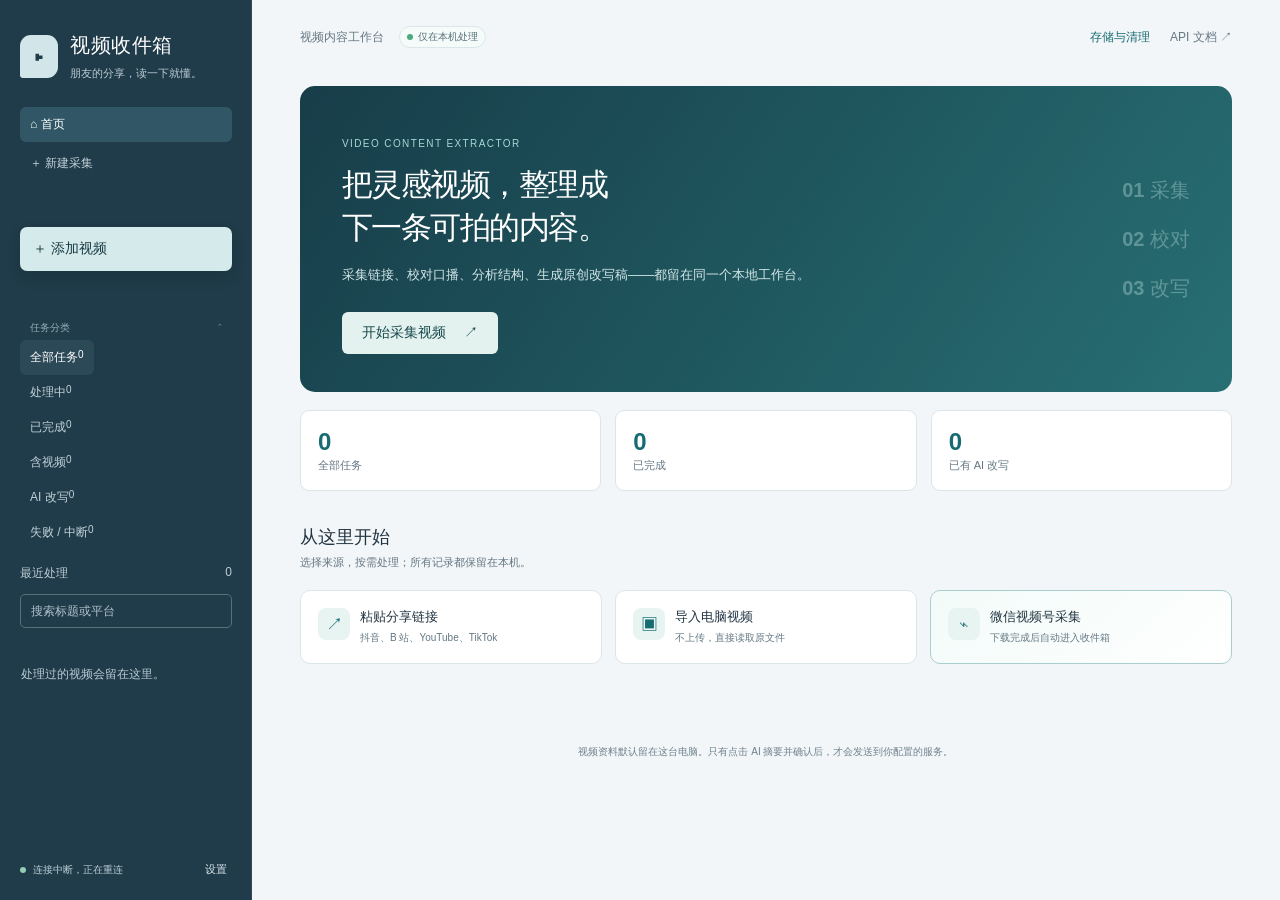
==== commit 37e31826: "Add integrated WeChat Channels installer" ====
--- a/static/index.html
+++ b/static/index.html
@@ -6,10 +6,11 @@
   <meta name="color-scheme" content="light">
   <title>视频收件箱 · 把视频变成可以读的内容</title>
   <link rel="icon" href="data:,">
-  <link rel="stylesheet" href="/static/style.css?v=2.2.8">
-  <script src="/static/app.js?v=2.2.8" defer></script>
-  <script src="/static/features.js?v=2.2.8" defer></script>
-  <script src="/static/local.js?v=2.2.8" defer></script>
+  <link rel="stylesheet" href="/static/style.css?v=2.3.3">
+  <script src="/static/app.js?v=2.3.3" defer></script>
+  <script src="/static/features.js?v=2.3.3" defer></script>
+  <script src="/static/local.js?v=2.3.1" defer></script>
+  <script src="/static/wx-channel.js?v=2.3.2" defer></script>
   <script src="/static/diagnostics.js?v=2.3.0" defer></script>
 </head>
 <body>
@@ -25,12 +26,13 @@
   <div class="sidebar-bottom"><span class="local-dot"></span><span id="connection">正在连接本地服务</span><button id="settings-button" aria-label="运行信息与 AI 设置">设置</button></div>
 </aside>
 <main>
-  <header class="topbar"><span>把视频变成可以读的内容</span><div><button id="storage-button" class="text-button">存储与清理</button> <a href="/docs" target="_blank" rel="noopener">API 文档 ↗</a></div></header>
-  <section id="home" class="home-page"><div class="home-hero"><div><p class="eyebrow">VIDEO CONTENT EXTRACTOR</p><h1>把灵感视频，整理成<br>下一条可拍的内容。</h1><p>采集链接、校对口播、分析结构、生成原创改写稿——都留在同一个本地工作台。</p><button id="home-create" class="primary">开始采集视频 <span>↗</span></button></div><div class="hero-steps"><span>01 采集</span><span>02 校对</span><span>03 改写</span></div></div><div class="home-stats"><div><b id="stat-total">0</b><span>全部任务</span></div><div><b id="stat-done">0</b><span>已完成</span></div><div><b id="stat-rewrite">0</b><span>已有 AI 改写</span></div></div></section>
+  <header class="topbar"><div class="workspace-context"><span>视频内容工作台</span><span class="local-processing"><i></i>仅在本机处理</span></div><div><button id="storage-button" class="text-button">存储与清理</button> <a href="/docs" target="_blank" rel="noopener">API 文档 ↗</a></div></header>
+  <section id="home" class="home-page"><div class="home-hero"><div><p class="eyebrow">VIDEO CONTENT EXTRACTOR</p><h1>把灵感视频，整理成<br>下一条可拍的内容。</h1><p>采集链接、校对口播、分析结构、生成原创改写稿——都留在同一个本地工作台。</p><button id="home-create" class="primary">开始采集视频 <span>↗</span></button></div><div class="hero-steps"><span>01 采集</span><span>02 校对</span><span>03 改写</span></div></div><div class="home-stats"><div><b id="stat-total">0</b><span>全部任务</span></div><div><b id="stat-done">0</b><span>已完成</span></div><div><b id="stat-rewrite">0</b><span>已有 AI 改写</span></div></div><section class="home-quick" aria-labelledby="quick-start-title"><div class="home-section-title"><div><h2 id="quick-start-title">从这里开始</h2><p>选择来源，按需处理；所有记录都保留在本机。</p></div></div><div class="quick-source-grid"><button id="home-online" class="quick-source" type="button"><span class="quick-icon">↗</span><strong>粘贴分享链接</strong><small>抖音、B 站、YouTube、TikTok</small></button><button id="home-local" class="quick-source" type="button"><span class="quick-icon">▣</span><strong>导入电脑视频</strong><small>不上传，直接读取原文件</small></button><button id="home-wx" class="quick-source quick-source-featured" type="button"><span class="quick-icon">⌁</span><strong>微信视频号采集</strong><small>下载完成后自动进入收件箱</small></button></div></section></section>
   <section class="composer" aria-labelledby="composer-title">
-    <div class="composer-heading"><div><h1 id="composer-title">链接发来了。先看看讲了什么。</h1><p>粘贴抖音、Bilibili 链接，或直接粘贴整段分享文字。</p></div><span class="platforms">抖音 / Bilibili</span></div>
+    <div class="composer-heading"><div><h1 id="composer-title">链接发来了。先看看讲了什么。</h1><p>粘贴抖音、Bilibili、YouTube 或 TikTok 链接，也可直接粘贴整段分享文字。</p></div><span class="platforms">抖音 / Bilibili / YouTube / TikTok</span></div>
+    <ol class="workflow-strip" aria-label="处理流程"><li class="is-current"><b>1</b><span>选择来源</span></li><li><b>2</b><span>精细识别</span></li><li><b>3</b><span>校对与改写</span></li></ol>
     <form id="job-form">
-      <div class="source-switch" role="group" aria-label="视频来源"><button id="source-online" type="button" class="source-active" aria-pressed="true">分享链接</button><button id="source-local" type="button" aria-pressed="false">电脑里的视频</button></div>
+      <div class="source-switch" role="group" aria-label="视频来源"><button id="source-online" type="button" class="source-active" aria-pressed="true">分享链接</button><button id="source-local" type="button" aria-pressed="false">电脑里的视频</button><button id="source-wx-channel" type="button" aria-pressed="false">微信视频号</button></div>
       <div id="online-input">
       <label for="url" class="sr-only">视频链接或分享文字</label>
       <textarea id="url" rows="2" required maxlength="8000" placeholder="把朋友发来的链接粘贴在这里…" spellcheck="false"></textarea>
@@ -45,13 +47,18 @@
           <label class="text-file-label">读取 TXT 摘要<input id="local-notes-file" type="file" accept=".txt,text/plain"></label>
         </details>
       </div>
+      <div id="wx-channel-input" hidden>
+        <div class="wx-inbox-heading"><div class="wx-inbox-copy"><span class="wx-eyebrow">LOCAL COLLECTION</span><strong>微信视频号收件箱</strong><p>下载完成后自动同步到这里；确认内容后再开始文字、画面或 AI 改写处理。</p></div><div class="wx-inbox-actions"><button id="start-wx-channel" type="button" class="primary wx-start-button">启动视频号下载功能</button><button id="refresh-wx-channel" type="button" class="secondary">立即同步</button></div></div>
+        <div id="wx-channel-status" class="local-source-note wx-channel-status">正在读取本机下载目录…</div>
+        <div id="wx-channel-files" class="wx-channel-files" aria-live="polite"></div>
+      </div>
       <div class="controls">
         <fieldset class="mode-switch"><legend class="sr-only">处理方式</legend>
           <label><input type="radio" name="mode" value="transcript" checked><span>只读文字</span></label>
           <label><input type="radio" name="mode" value="visual"><span>文字 + 视频</span></label>
           <label><input type="radio" name="mode" value="download"><span>只下载视频</span></label>
         </fieldset>
-        <label class="profile-label">识别 <select id="profile"><option value="balanced">细致 · 推荐</option><option value="fast">快速 · 较多错字</option><option value="accurate">精细 · 耗时更长</option></select></label>
+        <label class="profile-label">识别 <select id="profile"><option value="accurate" selected>精细 · 默认</option><option value="balanced">细致 · 更快</option><option value="fast">快速 · 较多错字</option></select></label>
         <button type="submit" id="submit" class="primary">开始处理 <span aria-hidden="true">↗</span></button>
       </div>
       <div class="composer-bottom"><span id="mode-hint">优先下载音频，本地识别，不需要 AI 密钥。</span><details><summary>更多选项</summary><div class="advanced"><label>语言<select id="language"><option value="">自动识别</option><option value="zh">中文</option><option value="en">英语</option><option value="ja">日语</option><option value="ko">韩语</option></select></label><label>专有名词提示<input id="hotwords" maxlength="500" placeholder="例如：CIEM、热传导、Brando"></label><label class="check"><input id="force" type="checkbox">重新处理已有结果</label></div></details></div>
@@ -69,7 +76,7 @@
     <section id="progress-panel" class="progress-panel" aria-label="任务进度">
       <div class="progress-heading"><strong id="stage">排队中</strong><span id="progress-number"></span></div>
       <progress id="progress" max="1" aria-label="当前阶段进度"></progress>
-      <div class="progress-footer"><span id="progress-detail"></span><button id="cancel" class="text-button">取消任务</button><button id="retry" class="text-button" hidden>重新处理</button></div>
+      <div class="progress-footer"><span id="progress-detail"></span><button id="cancel" class="text-button">取消任务</button><button id="retry" class="text-button" hidden>重新处理</button><button id="verify-source" class="secondary" hidden>打开原视频完成验证</button></div>
     </section>
     <div id="job-error" class="error" role="alert" hidden></div>
     <div id="warnings" class="warnings"></div>
@@ -79,7 +86,7 @@
       <button id="tab-transcript" role="tab" aria-controls="transcript" aria-selected="false" data-tab="transcript">文字稿 <span id="segment-count"></span></button>
       <button id="tab-visual" role="tab" aria-controls="visual" aria-selected="false" data-tab="visual">视频 <span id="frame-count"></span></button>
       <button id="tab-rewrite" role="tab" aria-controls="rewrite" aria-selected="false" data-tab="rewrite">AI 改写</button>
-    </div><div class="exports"><button id="copy" class="secondary">复制给 AI</button><button id="copy-options" class="text-button">更多复制</button><a id="export" class="button-link" hidden>导出笔记 ↓</a><button id="save-video" class="secondary" hidden>保存视频</button></div></div>
+    </div><div class="exports"><button id="copy" class="secondary">复制给 AI</button><button id="copy-options" class="text-button">更多复制</button><a id="export" class="button-link" hidden>导出笔记 ↓</a><button id="clip-video" class="secondary" hidden>截取片段</button><button id="save-video" class="secondary" hidden>保存视频</button></div></div>
     <div class="quality-toolbar"><span id="review-status"></span><div><button id="recognize-again" class="text-button">重新精细识别</button><button id="clean-job" class="text-button">清理此视频</button><button id="delete-job" class="text-button danger-text">删除此条记录</button></div></div>
     <section id="overview" role="tabpanel" aria-labelledby="tab-overview" class="reader">
       <div class="overview-heading"><div><h3 id="overview-title">先读这几处</h3><p id="overview-subtitle">从不同时间位置摘取原话，帮助你判断要不要细看。</p></div><button id="summarize" class="secondary">生成爆款结构分析</button></div>
@@ -116,9 +123,22 @@
   <p class="reader-note">文字和图片要分别粘贴。长内容可逐段复制，最后一段会提示 AI 开始分析；没有悄悄删减正文。浏览器禁止复制时，可以直接选中上面的文字。</p>
 </dialog>
 <dialog id="spoken-script-dialog" class="wide-dialog"><div class="dialog-heading"><h2>人工口播稿</h2><button class="close-dialog" aria-label="关闭">×</button></div><p class="muted">这是独立的纯文本稿，不带时间戳。修改和保存不会覆盖原始逐字稿或字幕。</p><label for="spoken-script-text">口播稿</label><textarea id="spoken-script-text" rows="16" maxlength="50000" placeholder="在这里改写为可直接粘贴到剪映或文生音频工具的口播稿"></textarea><div class="copy-actions"><button id="save-spoken-script" class="primary">保存口播稿</button><button id="copy-spoken-script-dialog" class="secondary">复制纯文本</button></div><p id="spoken-script-error" class="error" hidden></p></dialog>
+<dialog id="clip-dialog" class="wide-dialog"><div class="dialog-heading"><h2>截取视频片段</h2><button class="close-dialog" aria-label="关闭">×</button></div><p class="muted">拖动起点或终点时，下方会分别显示对应帧。原视频不会被改写；精准导出会重新编码 MP4，极速无损导出会受关键帧影响。</p><div class="clip-frame-previews"><figure><video id="clip-start-frame" muted playsinline preload="metadata"></video><figcaption>起点帧 <output id="clip-start-frame-time">00:00</output></figcaption></figure><figure><video id="clip-end-frame" muted playsinline preload="metadata"></video><figcaption>终点帧 <output id="clip-end-frame-time">00:00</output></figcaption></figure></div><video id="clip-preview-player" controls preload="metadata" playsinline></video><div class="clip-timeline"><div class="clip-range"><input id="clip-start" type="range" min="0" step="0.01"><input id="clip-end" type="range" min="0" step="0.01"></div><div class="clip-values"><label>开始（秒）<input id="clip-start-input" type="number" min="0" step="0.01"></label><label>结束（秒）<input id="clip-end-input" type="number" min="0" step="0.01"></label><output id="clip-duration"></output></div><div class="copy-actions"><button id="clip-set-start" class="secondary">当前播放位置设为起点</button><button id="clip-set-end" class="secondary">当前播放位置设为终点</button><button id="clip-preview" class="secondary">播放选中片段</button></div></div><div class="copy-controls"><label>导出方式<select id="clip-mode"><option value="precise">精准导出 MP4（推荐）</option><option value="copy">极速无损导出（关键帧可能不准）</option></select></label></div><p id="clip-error" class="error" hidden></p><div class="copy-actions"><button id="clip-export" class="primary">导出片段</button></div><div id="clip-results" class="clip-results"></div></dialog>
 <dialog id="delete-job-dialog"><div class="dialog-heading"><h2>删除这条生成记录？</h2><button class="close-dialog" aria-label="关闭">×</button></div><p>将永久删除本工具保存的逐字稿、人工口播稿、字幕、导出文件和缓存媒体，无法在应用内恢复。</p><p>如果这是“电脑里的视频”，你的原始视频文件不会被删除。</p><button id="confirm-delete-job" class="danger">永久删除</button></dialog>
-<dialog id="recognize-dialog"><div class="dialog-heading"><h2>再听一遍</h2><button class="close-dialog" aria-label="关闭">×</button></div><p class="muted">优先复用已下载的音频。新建一份识别结果，旧稿仍留在历史中，方便对照。</p><div class="advanced"><label>识别档位<select id="redo-profile"><option value="balanced">细致 small</option><option value="accurate">精细 medium（更慢）</option><option value="fast">快速 base</option></select></label><label>语言<select id="redo-language"><option value="">自动</option><option value="zh">中文</option><option value="en">英语</option><option value="ja">日语</option><option value="ko">韩语</option></select></label><label>这段视频中的专业词 / 自造词<input id="redo-terms" maxlength="500" placeholder="例如：光粒级、当量分级、Hopf"></label></div><p id="redo-note" class="muted"></p><button id="confirm-redo" class="primary">开始重新识别</button></dialog>
-<dialog id="storage-dialog" class="wide-dialog"><div class="dialog-heading"><h2>把空间腾出来</h2><button class="close-dialog" aria-label="关闭">×</button></div><p id="storage-total"></p>
+<dialog id="recognize-dialog"><div class="dialog-heading"><h2>再听一遍</h2><button class="close-dialog" aria-label="关闭">×</button></div><p class="muted">优先复用已下载的音频。新建一份识别结果，旧稿仍留在历史中，方便对照。</p><div class="advanced"><label>识别档位<select id="redo-profile"><option value="accurate" selected>精细 medium（默认，更慢）</option><option value="balanced">细致 small</option><option value="fast">快速 base</option></select></label><label>语言<select id="redo-language"><option value="">自动</option><option value="zh">中文</option><option value="en">英语</option><option value="ja">日语</option><option value="ko">韩语</option></select></label><label>这段视频中的专业词 / 自造词<input id="redo-terms" maxlength="500" placeholder="例如：光粒级、当量分级、Hopf"></label></div><p id="redo-note" class="muted"></p><button id="confirm-redo" class="primary">开始重新识别</button></dialog>
+<dialog id="storage-dialog" class="wide-dialog"><div class="dialog-heading"><h2>把空间腾出来</h2><button class="close-dialog" aria-label="关闭">×</button></div>
+  <div class="path-card">
+    <div class="path-head"><h3>文件存放位置</h3><span id="data-dir-badge" class="path-badge" hidden>已自定义</span></div>
+    <p class="muted">采集的视频、音频、截图和历史记录都放在这里。换位置会把整份缓存复制过去，原目录保留不删，确认新位置能用后你自己删。</p>
+    <code id="data-dir-path">读取中…</code>
+    <p id="data-dir-meta" class="muted"></p>
+    <div class="copy-actions">
+      <button id="change-data-dir" class="secondary">选择新位置</button>
+      <button id="reset-data-dir" class="text-button" hidden>恢复默认位置</button>
+    </div>
+    <p id="data-dir-message" role="status" class="path-status" hidden></p>
+  </div>
+  <p id="storage-total"></p>
   <label>清理范围<select id="cleanup-scope"><option value="media">删除音视频，保留文字和截图</option><option value="intermediates">只删中间文件，保留复听和原视频</option><option value="all_media">删除音视频和截图，只留文字资料</option></select></label>
   <label class="check select-all"><input id="storage-select-all" type="checkbox">选择所有可清理任务</label><div id="storage-jobs"></div><button id="preview-cleanup" class="secondary">预览可释放的空间</button>
   <div id="cleanup-preview" hidden><p id="cleanup-description"></p><p class="muted">缓存删除不能在应用内撤销。文字、修订和历史保留，本地导入的原文件不会删除。处理、生成摘要或用于重识别的任务会被跳过；其他窗口占用的媒体可能暂时无法删除。</p><button id="confirm-cleanup" class="danger">确认删除这些文件</button></div><p id="storage-message" role="status"></p>
--- a/static/style.css
+++ b/static/style.css
@@ -24,17 +24,31 @@
 @media(max-width:700px){.sidebar{position:relative;width:100%;height:auto;padding:17px 20px;display:block}.brand{font-size:18px}.brand small{font-size:10px;margin-top:3px}.brand-mark{width:31px;height:35px;font-size:24px}.new-task{position:absolute;right:18px;top:19px;width:auto;margin:0;padding:10px;font-size:11px}.history-title{margin:21px 0 6px}#history-search{margin:6px 0}#history{max-height:150px;margin:5px -7px 0;display:flex;gap:6px;overflow:auto}.history-item{min-width:175px;max-width:210px;flex-shrink:0}.history-empty{margin:0;padding:6px}.sidebar-bottom{display:none}main{margin:0;padding:0 16px 16px}.topbar{height:51px;font-size:10px}.composer{padding:20px 17px 15px;border-radius:9px}h1{font-size:21px}.composer-heading{margin-bottom:17px}.composer-heading p{font-size:11px}.input-footer{align-items:start;font-size:9px;gap:8px}.input-footer button{font-size:10px;white-space:nowrap}.controls{gap:13px}.mode-switch{width:100%;justify-content:space-between}.mode-switch label{flex:1;text-align:center}.mode-switch span{font-size:11px;padding:10px 7px}.profile-label{order:0}.controls #submit{font-size:12px}.composer-bottom{font-size:10px;line-height:1.9}.empty-state{padding:38px 8px 24px}.empty-state h2{font-size:19px}.empty-features{gap:14px;font-size:9px}.result-heading{align-items:start;gap:12px}.result-heading h2{font-size:18px}.result-heading a{font-size:10px}.result-heading .muted{font-size:10px}.reader{padding:20px 17px}.overview-heading{flex-direction:column;gap:13px}.snippet{grid-template-columns:61px 1fr;gap:10px}.snippet p,.segment p{font-size:13px}.segment{grid-template-columns:62px 1fr;gap:10px}.frames{gap:10px}.frame img{height:115px}.progress-footer{font-size:10px;line-height:1.8}.main-footer{font-size:9px}#toast{left:50%;width:max-content}}
 .api-doc{margin:0 auto;max-width:1000px;padding-bottom:40px}.api-doc p{line-height:1.9;font-size:13px}.api-doc h2{font-size:19px;margin-top:30px}.api-doc pre{white-space:pre-wrap;overflow-wrap:anywhere;background:#eef3f5;padding:20px;border-radius:6px;font-size:12px;line-height:1.8}.api-doc code{overflow-wrap:anywhere}
 .retention{font-size:11px;color:var(--muted);margin-top:14px;flex-wrap:wrap}.retention span{font-size:10px}.quality-toolbar{display:flex;align-items:center;justify-content:space-between;gap:12px;padding:12px 0;font-size:11px;color:var(--muted)}.quality-toolbar>div{display:flex;gap:12px}.segment{grid-template-columns:72px 1fr auto}.edit-segment{align-self:start;white-space:nowrap;font-size:10px;margin-top:3px}.needs-review{border-left:3px solid #d4a45a;padding-left:9px;margin-left:-12px}.review-badge,.edited-badge{display:inline-block;font-size:10px;line-height:1.5;margin-left:8px;padding:2px 5px;border-radius:3px;background:#fff2d9;color:#775619}.edited-badge{background:#e4f4ed;color:#34755b}audio{width:100%;height:40px;margin:9px 0 20px}.wide-dialog{width:min(740px,calc(100vw - 24px));max-height:90vh}.wide-dialog textarea{display:block;width:100%;padding:13px;border:1px solid #bfd0d7;border-radius:6px;line-height:1.8;color:var(--ink);background:#fbfcfd;resize:vertical;font-size:13px}.copy-controls,.copy-actions{display:flex;align-items:center;flex-wrap:wrap;gap:12px;margin:16px 0}.copy-controls label{display:flex;align-items:center;gap:8px;font-size:12px}.copy-actions .primary{margin-top:0}.clipboard-fallback{position:fixed;left:-10000px;top:0}.danger{border:1px solid #a4323f;color:white;background:#a4323f;padding:11px 16px;border-radius:5px}.storage-row{display:flex;gap:13px;align-items:start;padding:13px 5px;border-bottom:1px solid var(--line)}.storage-row input{margin-top:5px;accent-color:var(--accent)}.storage-row strong{display:block;font-size:12px;font-weight:500;line-height:1.7;overflow-wrap:anywhere}.storage-row small{display:block;font-size:11px;color:var(--muted);margin-top:3px}.select-all{font-size:12px;margin:16px 0 7px}#storage-jobs{max-height:300px;overflow:auto;margin-bottom:15px}#storage-message{font-size:12px;line-height:1.8;color:var(--accent)}#cleanup-preview{margin-top:16px;padding:15px;background:#fff2eb;border-radius:6px}#picture-download{margin-left:15px;font-size:12px}#edit-dialog>label{font-size:12px;display:block;margin-bottom:7px}.transcript-tools{flex-wrap:wrap}.transcript-tools .check{font-size:11px}.topbar>div{display:flex;gap:15px;align-items:center}
+.path-card{margin:0 0 16px;padding:14px 16px;border:1px solid var(--line);border-radius:8px;background:#fbfcfd}
+.path-head{display:flex;align-items:center;gap:9px}
+.path-head h3{font-size:13px;font-weight:600;margin:0}
+.path-badge{font-size:10px;line-height:1.6;padding:2px 7px;border-radius:10px;background:#e4f4ed;color:#34755b}
+.path-card code{display:block;margin:8px 0 0;padding:9px 11px;border-radius:5px;background:#f1f6f8;color:var(--ink);font-size:12px;line-height:1.7;word-break:break-all}
+.path-card .copy-actions{margin:12px 0 0}
+.path-status{font-size:12px;line-height:1.8;margin:10px 0 0;color:var(--accent)}
+.path-status.error{color:#a4323f}
 @media(max-width:700px){.quality-toolbar{align-items:start;flex-direction:column;gap:5px}.quality-toolbar>div{width:100%;justify-content:space-between}.segment{grid-template-columns:62px 1fr}.edit-segment{grid-column:2;justify-self:start;padding:3px 0;margin:0 0 5px}.retention{align-items:start!important;line-height:1.8}.retention span{padding-left:21px}.wide-dialog{padding:20px 17px}.copy-controls{align-items:start;flex-direction:column}.copy-actions{gap:9px}.copy-actions button{font-size:11px;padding:10px 12px}.transcript-tools input[type=search]{width:100%;max-width:none}.topbar>div{gap:8px}.topbar>span{max-width:42%;line-height:1.7}}
 @media(prefers-reduced-motion:reduce){*{animation:none!important;transition:none!important;scroll-behavior:auto!important}}
 .mode-switch input{inset:0;width:100%;height:100%}
 .diagnostic-row{padding:13px 0;border-bottom:1px solid var(--line)}.diagnostic-row strong{font-size:13px}.diagnostic-row p{margin:6px 0;font-size:12px}#diagnostics-list{margin:16px 0;max-height:55vh;overflow:auto}
 .transcript-tools .check{white-space:nowrap}.transcript-tools .check input{width:16px;flex:none;padding:0}
 .reference-note-panel{margin:16px 0;padding:14px 16px;background:#edf2f5;border:1px solid var(--line);border-radius:6px;font-size:12px}.reference-note-panel summary{cursor:pointer;color:var(--accent)}.reference-note-panel p{white-space:pre-wrap;line-height:1.85;max-height:360px;overflow:auto}
+.clip-frame-previews{display:grid;grid-template-columns:1fr 1fr;gap:12px;margin:14px 0}.clip-frame-previews figure{margin:0;border:1px solid var(--line);border-radius:7px;overflow:hidden;background:#192f3a}.clip-frame-previews video{display:block;width:100%;height:150px;object-fit:contain;background:#192f3a}.clip-frame-previews figcaption{padding:8px 10px;background:#fff;color:var(--muted);font-size:11px}.clip-frame-previews output{color:var(--accent);font-variant-numeric:tabular-nums}#clip-preview-player{display:block;width:100%;max-height:330px;background:#192f3a;border-radius:7px;margin:14px 0}.clip-timeline{margin:18px 0;padding:16px;background:#eef5f6;border:1px solid var(--line);border-radius:7px}.clip-range{display:grid;gap:3px}.clip-range input{width:100%;accent-color:var(--accent)}.clip-values{display:grid;grid-template-columns:1fr 1fr auto;gap:12px;align-items:end;margin-top:14px}.clip-values label{display:grid;gap:5px;font-size:12px}.clip-values input{padding:8px;border:1px solid var(--line);border-radius:5px;font:inherit}.clip-values output{font-size:12px;color:var(--accent);padding:9px 0;white-space:nowrap}.clip-results{display:grid;gap:8px;margin-top:16px}.clip-result{display:flex;gap:10px;align-items:center;flex-wrap:wrap;padding:10px 0;border-top:1px solid var(--line);font-size:12px}.clip-result strong{overflow-wrap:anywhere}.clip-result small{color:var(--muted)}.clip-result .error{width:100%;margin:0;padding:8px 10px}
+.clip-frame-previews{display:none!important}.clip-frame-previews figure{margin:0;border:1px solid var(--line);border-radius:7px;overflow:hidden;background:#192f3a}.clip-frame-previews video{display:block;width:100%;height:150px;object-fit:contain;background:#192f3a}.clip-frame-previews figcaption{padding:8px 10px;background:#fff;color:var(--muted);font-size:11px}.clip-frame-previews output{color:var(--accent);font-variant-numeric:tabular-nums}#clip-preview-player{display:block;width:100%;max-height:330px;background:#192f3a;border-radius:7px;margin:14px 0}.clip-timeline{margin:18px 0;padding:16px;background:#eef5f6;border:1px solid var(--line);border-radius:7px}.clip-range{display:grid;gap:3px}.clip-range input{width:100%;accent-color:var(--accent)}.clip-values{display:grid;grid-template-columns:1fr 1fr auto;gap:12px;align-items:end;margin-top:14px}.clip-values label{display:grid;gap:5px;font-size:12px}.clip-values input{padding:8px;border:1px solid var(--line);border-radius:5px;font:inherit}.clip-values output{font-size:12px;color:var(--accent);padding:9px 0;white-space:nowrap}.clip-results{display:grid;gap:8px;margin-top:16px}.clip-result{display:flex;gap:10px;align-items:center;flex-wrap:wrap;padding:10px 0;border-top:1px solid var(--line);font-size:12px}.clip-result strong{overflow-wrap:anywhere}.clip-result small{color:var(--muted)}.clip-result .error{width:100%;margin:0;padding:8px 10px}
 .source-switch{display:flex;gap:18px;margin-bottom:16px;border-bottom:1px solid var(--line)}.source-switch button{padding:8px 2px 10px;border:0;border-bottom:3px solid transparent;background:none;color:var(--muted);font-size:13px}.source-switch .source-active{border-bottom-color:var(--accent);color:var(--accent);font-weight:600}
 #local-input>label{display:block;font-size:12px;margin-bottom:8px}.local-file-row{display:flex;gap:10px;align-items:center}.local-file-row input{flex:1;min-width:0;padding:13px;border:1px solid #c5d5dc;border-radius:6px;color:var(--ink);background:#fbfcfd;font-size:13px}.local-source-note{font-size:11px;line-height:1.8;color:var(--muted)}.local-reference{font-size:12px;color:var(--muted);margin-top:14px}.local-reference summary{cursor:pointer;color:var(--accent)}.local-reference label{display:grid;gap:7px;margin-top:14px}.local-reference input:not([type=file]),.local-reference textarea{width:100%;padding:10px;border:1px solid var(--line);border-radius:5px;font-size:12px;line-height:1.7;color:var(--ink)}.local-reference input[type=file]{max-width:100%;font-size:11px}
+.wx-inbox-heading{display:flex;justify-content:space-between;gap:24px;align-items:center;margin:2px 0 12px;padding:18px 20px;border:1px solid #d7e5e8;border-radius:10px;background:linear-gradient(105deg,#f4fbfa 0%,#f9fcfd 70%)}.wx-inbox-copy{min-width:0}.wx-eyebrow{display:block;margin-bottom:5px;color:#59818a;font-size:9px;font-weight:700;letter-spacing:.14em}.wx-inbox-heading strong{display:block;font-size:15px;letter-spacing:-.02em}.wx-inbox-heading p{margin:5px 0 0;color:var(--muted);font-size:12px;line-height:1.7;max-width:640px}.wx-inbox-actions,.wx-channel-actions{display:flex;align-items:center;gap:8px;flex-wrap:wrap}.wx-inbox-actions{justify-content:flex-end;flex:none}.wx-start-button{min-height:38px;padding:9px 14px;font-size:12px;box-shadow:0 3px 8px #17686a21}.wx-start-button:disabled{opacity:.7;cursor:default}.wx-channel-status{position:relative;margin:0 0 11px;padding:9px 11px 9px 27px;border:1px solid #e0ebed;border-radius:6px;background:#fbfdfd}.wx-channel-status:before{content:'';position:absolute;left:11px;top:50%;width:7px;height:7px;margin-top:-4px;border-radius:50%;background:#49a981;box-shadow:0 0 0 3px #49a98122}.wx-channel-files{display:grid;gap:10px;margin-top:9px}.wx-channel-file{display:flex;justify-content:space-between;align-items:center;gap:20px;border:1px solid #dbe6e9;border-radius:9px;padding:14px 15px;background:#fff;box-shadow:0 2px 8px #203b4905;transition:border-color .15s ease,box-shadow .15s ease,transform .15s ease}.wx-channel-file:hover{border-color:#9dc6c7;box-shadow:0 6px 16px #203b4910;transform:translateY(-1px)}.wx-channel-info{min-width:0}.wx-source-badge{display:inline-block;margin:0 0 6px;padding:2px 7px;border-radius:99px;background:#e7f5ed;color:#287356;font-size:10px;font-weight:700;line-height:1.4}.wx-channel-file strong{display:block;overflow-wrap:anywhere;font-size:13px;line-height:1.55}.wx-channel-file small{display:block;color:var(--muted);margin-top:4px;font-size:11px}.wx-channel-file .secondary{white-space:nowrap}.wx-process-button{border-color:var(--accent);background:var(--accent);color:#fff;font-weight:600}.wx-process-button:hover{background:#12545a}.wx-delete-button{color:#9d3d45;white-space:nowrap}.wx-delete-button:hover{background:#fff0f0;color:#8d2630}.wx-channel-empty{padding:18px;border:1px dashed #bad1d5;border-radius:8px;color:var(--muted);font-size:12px;background:#fbfdfd}
 @media(max-width:700px){.local-file-row{align-items:stretch;flex-direction:column}.local-file-row button{align-self:start}.source-switch{gap:22px}.local-reference textarea{min-height:120px}}
+@media(max-width:700px){.wx-inbox-heading,.wx-channel-file{display:block}.wx-inbox-heading{padding:16px}.wx-inbox-actions,.wx-channel-actions{margin-top:12px}.wx-inbox-actions{justify-content:flex-start}.wx-inbox-heading .secondary,.wx-channel-file .secondary{margin-top:0}.wx-channel-file{padding:13px}.wx-channel-actions{display:flex}.wx-channel-actions .wx-process-button{flex:1}.wx-delete-button{padding-left:0;padding-right:0}}
+@media(max-width:700px){.clip-frame-previews video{height:110px}.clip-values{grid-template-columns:1fr 1fr}.clip-values output{grid-column:1/-1;padding:0}.clip-timeline .copy-actions{flex-direction:column;align-items:start}}
 .history-row{display:flex;align-items:stretch;gap:3px}.history-row .history-item{flex:1;min-width:0}.history-delete{align-self:center;border:0;background:transparent;color:#d3e2e6;font-size:20px;line-height:1;padding:6px;opacity:.7}.history-delete:hover,.history-delete:focus{opacity:1;background:#315766;border-radius:4px;color:white}@media(max-width:700px){.history-delete{opacity:1;font-size:18px;padding:7px 4px}}
 .primary-nav{display:grid;gap:4px;margin:26px 0 12px}.nav-item,.category{border:0;background:transparent;color:#c1d2d9;text-align:left;border-radius:6px;padding:9px 10px;font-size:12px}.nav-item.active,.nav-item:hover{background:#315766;color:#fff}.category-nav{margin:12px 0 15px}.category-toggle{width:100%;display:flex;justify-content:space-between;border:0;background:transparent;color:#93aeb9;text-align:left;font-size:10px;padding:8px 10px 5px;cursor:pointer}.category-toggle:hover{color:#fff}.category{display:flex;justify-content:space-between}.category:hover,.category.active{color:#fff;background:#2c4957}.category b{font-size:10px;font-weight:500}.home-page{padding:12px 0 35px}.home-hero{background:linear-gradient(125deg,#173d49,#276f73);border-radius:15px;padding:38px 42px;color:#fff;display:flex;justify-content:space-between;min-height:265px;overflow:hidden}.home-hero h1{font-size:31px;letter-spacing:-.05em}.home-hero p{max-width:510px;line-height:1.9;color:#d3e6e7;font-size:13px}.eyebrow{font-size:10px!important;letter-spacing:.14em;color:#a6d7d5!important}.home-hero .primary{background:#e3f2ee;color:#16464c;margin-top:12px}.hero-steps{display:flex;flex-direction:column;justify-content:center;gap:22px;font-size:20px;font-weight:650;color:#b9dddb66}.home-stats{display:grid;grid-template-columns:repeat(3,1fr);gap:14px;margin:18px 0 34px}.home-stats div,.recent-card{background:#fff;border:1px solid var(--line);border-radius:9px;padding:17px;text-align:left}.home-stats b{display:block;font-size:24px;color:var(--accent)}.home-stats span{font-size:11px;color:var(--muted)}.home-section-title{display:flex;justify-content:space-between;align-items:end;margin-bottom:14px}.home-section-title h2{font-size:18px;margin:0}.home-section-title p{font-size:11px;color:var(--muted);margin:6px 0}.home-recent{display:grid;grid-template-columns:repeat(2,minmax(0,1fr));gap:12px}.recent-card{color:var(--ink);min-height:118px}.recent-card:hover{border-color:#85b5b6;background:#f8fbfb}.recent-card small,.recent-card span{display:block;font-size:10px;color:var(--muted)}.recent-card strong{display:block;font-size:13px;line-height:1.6;margin:8px 0;overflow:hidden;text-overflow:ellipsis;white-space:nowrap}
 @media(max-width:700px){.home-hero{padding:25px 22px;min-height:220px}.home-hero h1{font-size:25px}.hero-steps{display:none}.home-stats,.home-recent{grid-template-columns:1fr}.category-nav{display:none}}
 .rewrite-grid{display:grid;grid-template-columns:repeat(2,minmax(0,1fr));gap:14px}.rewrite-grid label,.rewrite-requirements{display:grid;gap:6px;font-size:12px}.rewrite-grid input,.rewrite-requirements textarea,#rewrite-script{width:100%;padding:10px;border:1px solid var(--line);border-radius:5px;font:inherit;line-height:1.7}.rewrite-requirements{margin-top:14px}@media(max-width:700px){.rewrite-grid{grid-template-columns:1fr}}
 .segment-editing{align-items:start;background:#f5faf9;border-radius:6px;padding:10px 8px;margin:0 -8px}.inline-segment-input{width:100%;min-height:44px;padding:8px 10px;border:1px solid #8ebabc;border-radius:5px;background:#fff;color:var(--ink);font:inherit;line-height:1.7;resize:vertical}.inline-edit-actions{display:flex;gap:5px;align-items:start}.inline-edit-actions button{width:28px;height:28px;border:1px solid #b6cdcf;border-radius:5px;background:white;color:var(--accent);font-size:17px;line-height:1;padding:0}.inline-edit-actions .inline-save{background:var(--accent);border-color:var(--accent);color:#fff}.inline-edit-actions button:hover{background:var(--accent-light)}.inline-edit-actions .inline-save:hover{background:#12545a}@media(max-width:700px){.segment-editing{margin:0 -5px}.inline-edit-actions{grid-column:2;justify-self:start}.inline-segment-input{grid-column:2}}
+.workspace-context{display:flex;align-items:center;gap:10px}.local-processing{display:inline-flex;align-items:center;gap:5px;padding:3px 7px;border:1px solid #d9e8e7;border-radius:99px;background:#f5fbf9;color:#54717a;font-size:10px}.local-processing i{width:6px;height:6px;border-radius:50%;background:#4aaa80}.workflow-strip{display:flex;align-items:center;gap:0;margin:0 0 19px;padding:0;list-style:none;border:1px solid #e0eaec;border-radius:8px;background:#fbfdfd;overflow:hidden}.workflow-strip li{position:relative;display:flex;align-items:center;gap:7px;flex:1;padding:9px 12px;color:#7a8e96;font-size:11px}.workflow-strip li+li{border-left:1px solid #e5edef}.workflow-strip b{display:grid;place-items:center;width:18px;height:18px;border-radius:50%;background:#e9f0f1;color:#6c8189;font-size:10px}.workflow-strip .is-current{color:var(--accent);font-weight:700;background:#f1f8f7}.workflow-strip .is-current b{background:var(--accent);color:#fff}.home-quick{margin-top:32px}.quick-source-grid{display:grid;grid-template-columns:repeat(3,minmax(0,1fr));gap:13px}.quick-source{display:grid;grid-template-columns:32px 1fr;grid-template-rows:auto auto;column-gap:10px;text-align:left;padding:17px;border:1px solid var(--line);border-radius:10px;background:#fff;color:var(--ink);transition:border-color .15s ease,box-shadow .15s ease,transform .15s ease}.quick-source:hover{border-color:#8ebabb;box-shadow:0 7px 18px #203b4910;transform:translateY(-2px)}.quick-source-featured{border-color:#a9cecc;background:linear-gradient(140deg,#f2fbf9,#fff)}.quick-icon{grid-row:1/3;display:grid;place-items:center;width:32px;height:32px;border-radius:8px;background:#e8f4f2;color:var(--accent);font-size:17px;font-weight:700}.quick-source strong{font-size:13px;line-height:1.4}.quick-source small{margin-top:3px;color:var(--muted);font-size:10px;line-height:1.6}.sidebar{box-shadow:inset -1px 0 #58717c44}.new-task{box-shadow:0 6px 14px #081e2733}.history-item{border:1px solid transparent}.history-item:hover{border-color:#567381}.history-row:has(.history-item.active){background:#ffffff08;border-radius:7px}.history-delete{transition:opacity .15s ease,background .15s ease}.home-page{padding-bottom:52px}.home-stats div{transition:transform .15s ease,box-shadow .15s ease}.home-stats div:hover{transform:translateY(-2px);box-shadow:0 7px 18px #203b490c}@media(max-width:980px){.quick-source-grid{grid-template-columns:1fr}.workflow-strip li{padding:8px 9px}.workflow-strip span{font-size:10px}}@media(max-width:700px){.workspace-context>span:first-child{display:none}.workflow-strip{margin-bottom:15px}.workflow-strip li{justify-content:center;padding:8px 4px}.workflow-strip b{display:none}.quick-source-grid{gap:9px}.quick-source{padding:14px}.home-quick{margin-top:24px}}
